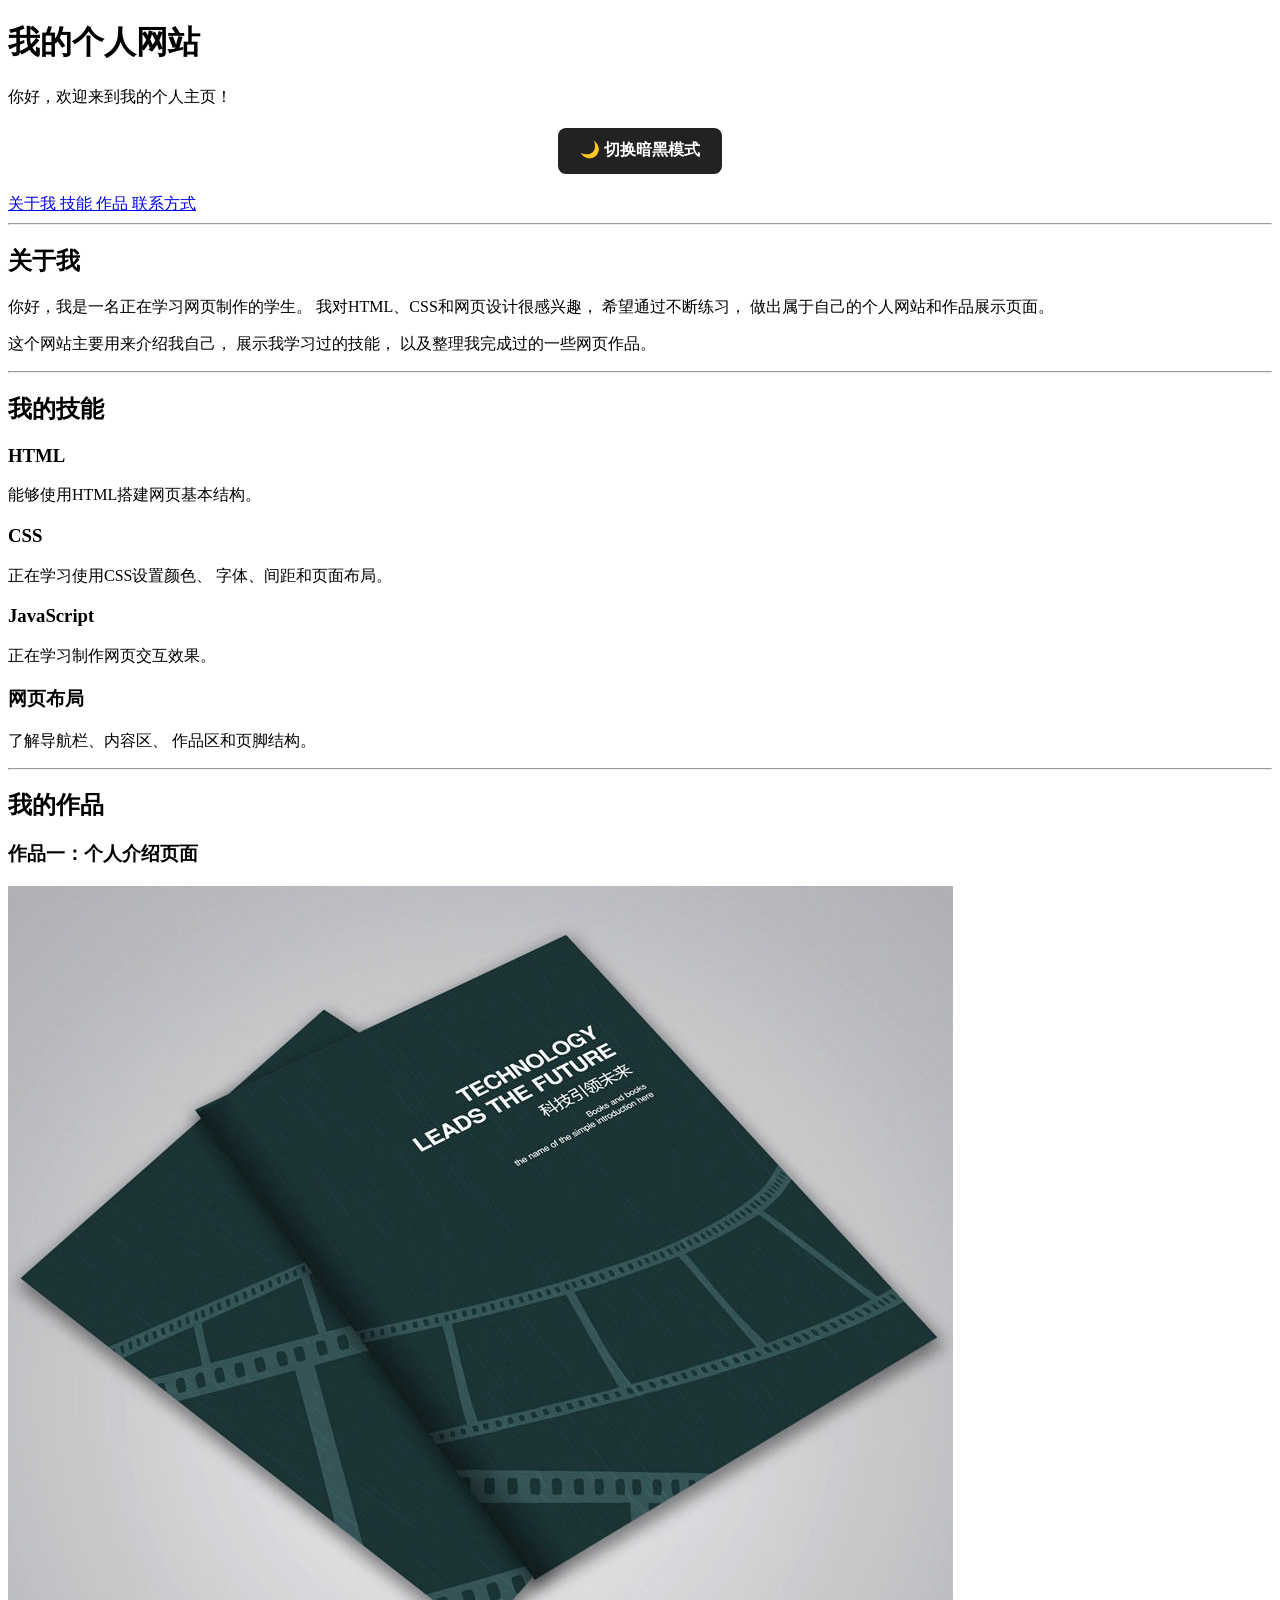
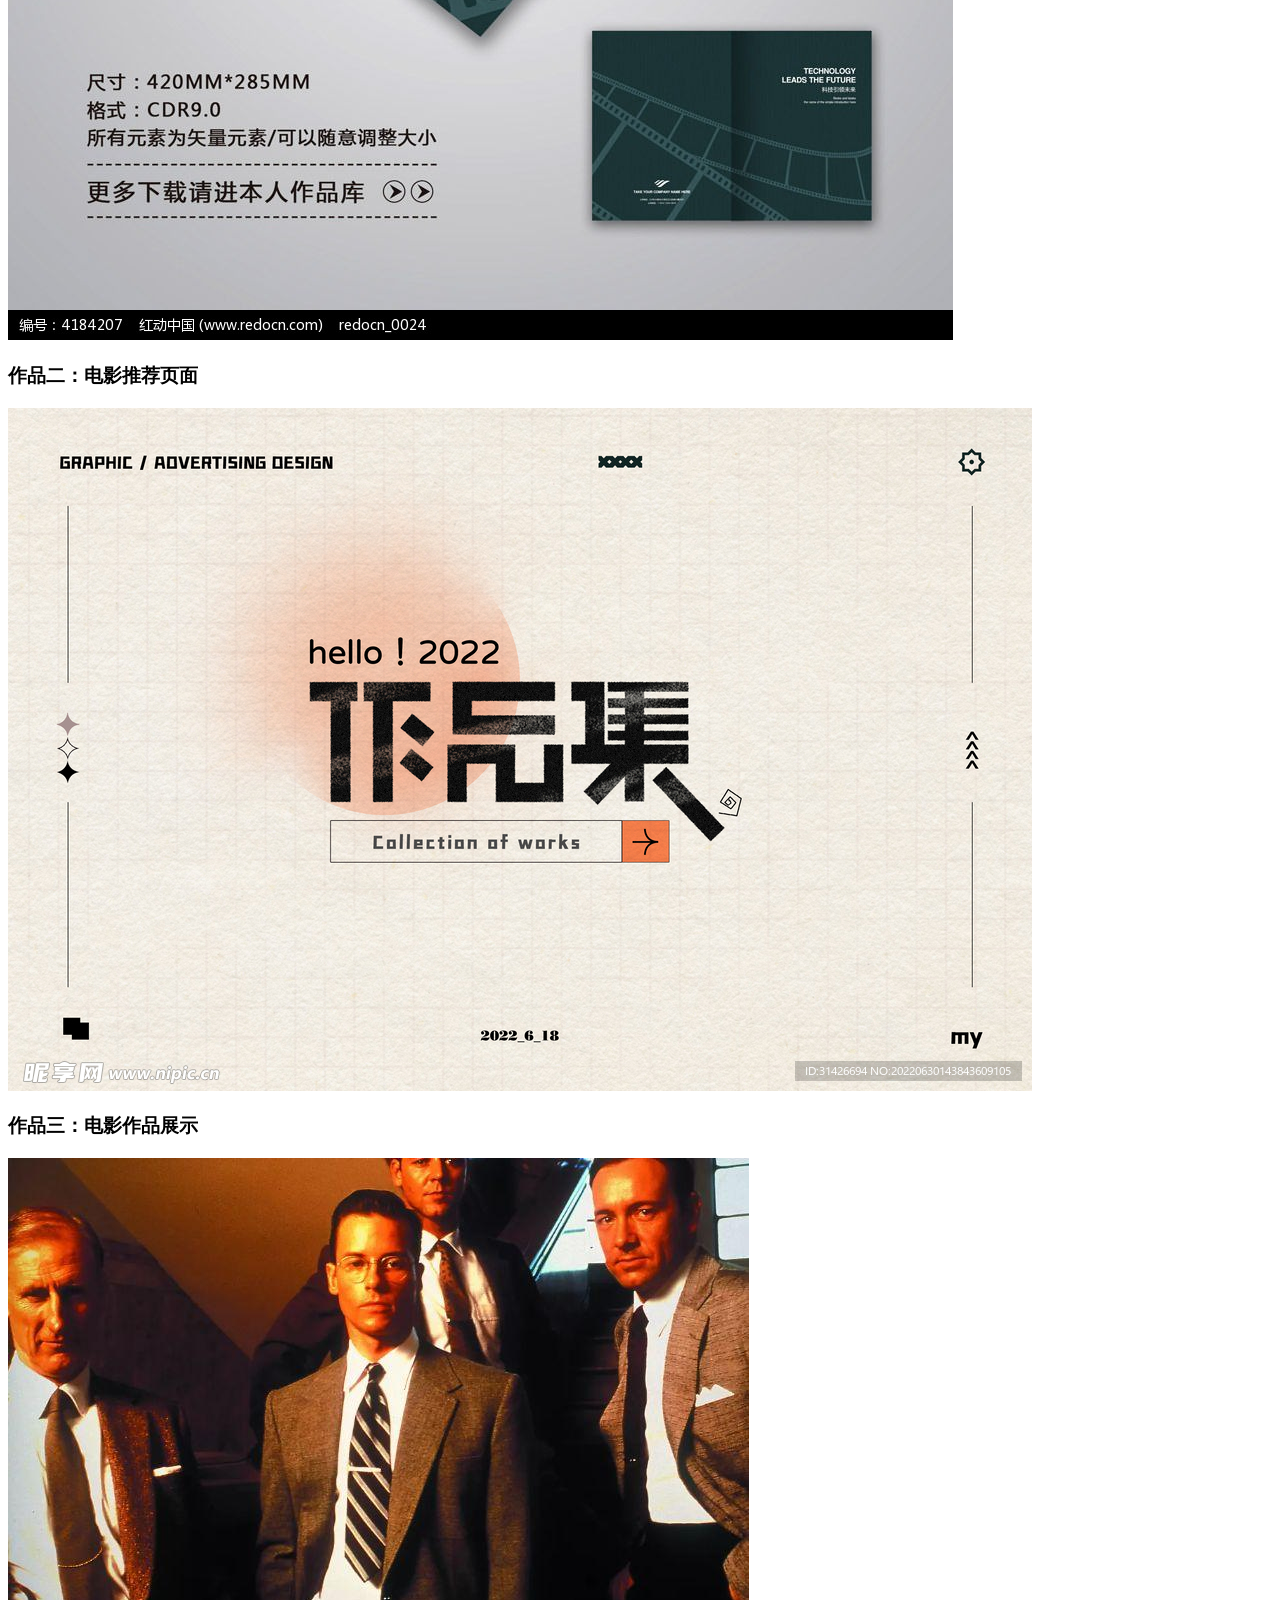
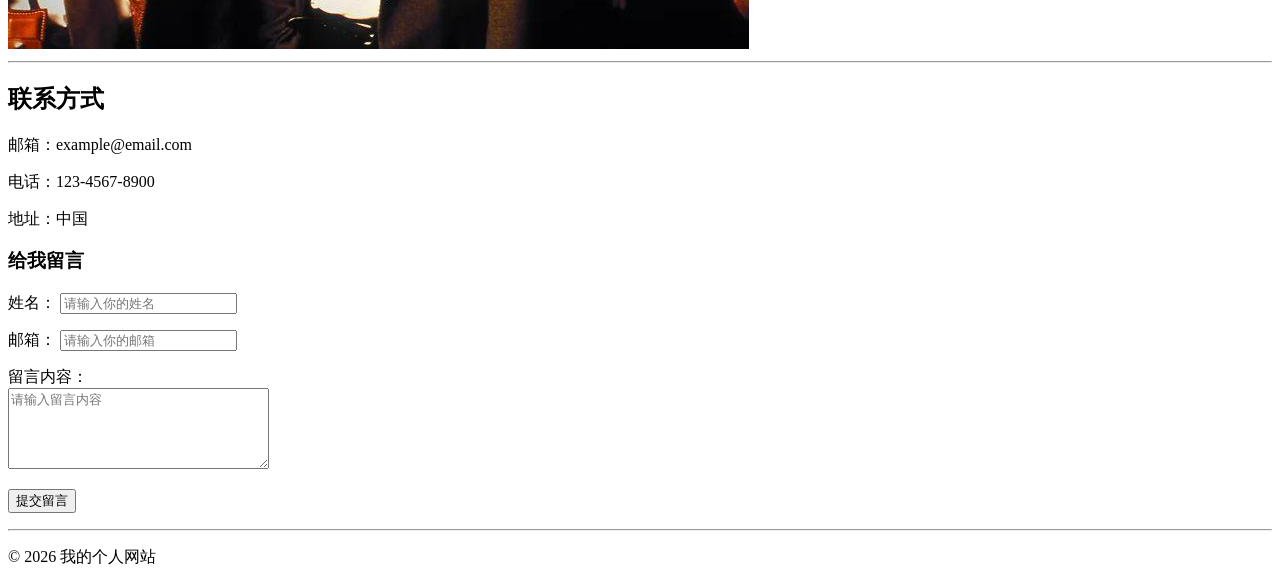
==== index.html @ 7186092c "Add files via upload" ====
<!DOCTYPE html>
<html lang="zh-CN">

<head>

    <!-- 设置网页字符编码 -->
    <meta charset="UTF-8">

    <!-- 设置手机、平板和电脑自适应 -->
    <meta name="viewport" content="width=device-width, initial-scale=1.0">

    <!-- 引入外部CSS文件 -->
    <link rel="stylesheet" href="/mywed/style.css">

    <!-- 浏览器标签页标题 -->
    <title>我的个人网站</title>


    <!-- =========================
         暗黑模式和按钮样式
         ========================= -->

    <style>

        /* 给网页颜色变化添加过渡动画 */
        body {
            transition: background-color 0.3s, color 0.3s;
        }


        /* 两个按钮的外层容器 */
        .top-button-container {
            display: flex;                 /* 开启Flex布局 */
            justify-content: center;       /* 两个按钮水平居中 */
            align-items: center;           /* 两个按钮垂直对齐 */
            gap: 15px;                     /* 设置两个按钮之间的距离 */
            margin: 20px 0;                /* 设置按钮区域上下外边距 */
        }


        /* 统一两个按钮的大小 */
        .top-button-container button {
            height: 46px;                  /* 设置两个按钮相同高度 */
            padding: 0 22px;               /* 设置按钮左右内边距 */
            margin: 0;                     /* 清除按钮原来的外边距 */
            border: none;                  /* 删除按钮边框 */
            border-radius: 8px;            /* 设置按钮圆角 */
            color: white;                  /* 设置按钮文字颜色 */
            font-size: 16px;               /* 设置按钮文字大小 */
            font-weight: bold;             /* 设置按钮文字加粗 */
            cursor: pointer;               /* 鼠标经过时显示小手 */
            transition: 0.3s;              /* 设置按钮颜色变化动画 */
        }


        /* 点击这里按钮 */
        .hello-btn {
            background-color: #1455c7;     /* 设置蓝色背景 */
        }


        /* 鼠标经过点击这里按钮 */
        .hello-btn:hover {
            background-color: #0c3f9d;     /* 背景颜色变成深蓝色 */
        }


        /* 暗黑模式切换按钮 */
        .dark-mode-btn {
            background-color: #222222;     /* 设置深色背景 */
        }


        /* 鼠标经过暗黑模式按钮 */
        .dark-mode-btn:hover {
            background-color: #444444;     /* 背景颜色变成灰色 */
        }


        /* 暗黑模式下的整个网页 */
        body.dark-mode {
            background-color: #121212;    /* 设置网页深色背景 */
            color: #f1f1f1;               /* 设置网页浅色文字 */
        }


        /* 暗黑模式下的整个顶部区域 */
        .dark-mode header {
            background: #121212;           /* 将蓝色头部区域变成黑色 */
            color: #ffffff;                /* 设置头部文字为白色 */
        }


        /* 暗黑模式下的网站主标题 */
        .dark-mode #para1 {
            color: #ffffff;                /* 设置主标题为白色 */
        }


        /* 暗黑模式下的欢迎语 */
        .dark-mode #welcome {
            color: #ffffff;                /* 设置欢迎语为白色 */
        }


        /* 普通模式下的导航栏 */
        .navbar {
            background-color: transparent; /* 删除导航栏整条背景 */
        }


        /* 暗黑模式下的导航栏 */
        .dark-mode .navbar {
            background-color: transparent; /* 导航栏保持透明 */
        }


        /* 暗黑模式下的内容区域 */
        .dark-mode .content-box {
            background-color: #242424;     /* 设置内容区域深灰色背景 */
            color: #f1f1f1;                /* 设置内容文字颜色 */
        }


        /* 暗黑模式下的技能卡片 */
        .dark-mode .skill-card {
            background-color: #242424;     /* 设置技能卡片深灰色背景 */
            color: #f1f1f1;                /* 设置技能卡片文字颜色 */
        }


        /* 暗黑模式下的区域标题 */
        .dark-mode .section-title {
            color: #80bfff;                /* 设置标题为浅蓝色 */
        }


        /* 暗黑模式下的三级标题 */
        .dark-mode h3 {
            color: #f1f1f1;                /* 设置三级标题为浅色 */
        }


        /* 暗黑模式下的分隔线 */
        .dark-mode hr {
            background-color: #777777;     /* 设置分隔线颜色 */
        }


        /* 暗黑模式下的输入框和留言框 */
        .dark-mode input,
        .dark-mode textarea {
            background-color: #333333;     /* 设置输入区域深色背景 */
            color: #ffffff;                /* 设置输入文字为白色 */
            border: 1px solid #777777;     /* 设置灰色边框 */
        }


        /* 暗黑模式下的提示文字 */
        .dark-mode input::placeholder,
        .dark-mode textarea::placeholder {
            color: #bbbbbb;                /* 设置提示文字为浅灰色 */
        }


        /* 手机屏幕样式 */
        @media screen and (max-width: 480px) {

            /* 手机端按钮容器 */
            .top-button-container {
                gap: 10px;                 /* 缩小两个按钮之间的距离 */
                padding: 0 10px;            /* 设置左右内边距 */
            }


            /* 手机端按钮样式 */
            .top-button-container button {
                padding: 0 15px;            /* 缩小按钮左右内边距 */
                font-size: 14px;             /* 缩小按钮文字 */
            }

        }

    </style>

</head>


<body>


<!-- =========================
     网站头部
     ========================= -->

<header>


    <!-- 网站标题 -->
    <h1 id="para1">
        我的个人网站
    </h1>


    <!-- 网站欢迎语 -->
    <!-- 添加id，方便JavaScript修改文字 -->
    <p class="center" id="welcome">
        你好，欢迎来到我的个人主页！
    </p>


    <!-- 两个按钮的外层容器 -->
    <div class="top-button-container">


       


        <!-- 暗黑模式切换按钮 -->
        <!-- 点击后执行changeDarkMode函数 -->
        <button
            class="dark-mode-btn"
            id="darkModeBtn"
            type="button"
            onclick="changeDarkMode()">

            🌙 切换暗黑模式

        </button>


    </div>


    <!-- 导航栏 -->
    <nav class="navbar">


        <!-- 跳转到关于我区域 -->
        <a href="#about">
            关于我
        </a>


        <!-- 跳转到技能区域 -->
        <a href="#skills">
            技能
        </a>


        <!-- 跳转到作品区域 -->
        <a href="#works">
            作品
        </a>


        <!-- 跳转到联系方式区域 -->
        <a href="#contact">
            联系方式
        </a>


    </nav>


</header>


<hr>


<!-- =========================
     关于我
     ========================= -->

<section id="about">


    <!-- 关于我标题 -->
    <h2 class="section-title">
        关于我
    </h2>


    <!-- 关于我内容 -->
    <div class="content-box">


        <p>
            你好，我是一名正在学习网页制作的学生。
            我对HTML、CSS和网页设计很感兴趣，
            希望通过不断练习，
            做出属于自己的个人网站和作品展示页面。
        </p>


        <p>
            这个网站主要用来介绍我自己，
            展示我学习过的技能，
            以及整理我完成过的一些网页作品。
        </p>


    </div>


</section>


<hr>


<!-- =========================
     技能区域
     ========================= -->

<section id="skills">


    <!-- 技能区域标题 -->
    <h2 class="section-title">
        我的技能
    </h2>


    <!-- 技能卡片外层容器 -->
    <div class="skills-container">


        <!-- HTML技能卡片 -->
        <div class="skill-card">

            <h3>
                HTML
            </h3>

            <p>
                能够使用HTML搭建网页基本结构。
            </p>

        </div>


        <!-- CSS技能卡片 -->
        <div class="skill-card">

            <h3>
                CSS
            </h3>

            <p>
                正在学习使用CSS设置颜色、
                字体、间距和页面布局。
            </p>

        </div>


        <!-- JavaScript技能卡片 -->
        <div class="skill-card">

            <h3>
                JavaScript
            </h3>

            <p>
                正在学习制作网页交互效果。
            </p>

        </div>


        <!-- 网页布局技能卡片 -->
        <div class="skill-card">

            <h3>
                网页布局
            </h3>

            <p>
                了解导航栏、内容区、
                作品区和页脚结构。
            </p>

        </div>


    </div>


</section>


<hr>


<!-- =========================
     作品区域
     ========================= -->

<section id="works">


    <!-- 作品区域标题 -->
    <h2 class="section-title">
        我的作品
    </h2>


    <!-- 作品内容区域 -->
    <div class="content-box">


        <!-- 第一个作品 -->
        <article>

            <h3>
                作品一：个人介绍页面
            </h3>

            <img 
    src="./images/ppe.jpg"
    class="work-image"
    alt="个人介绍页面作品图片">

        </article>


        <!-- 第二个作品 -->
        <article>

            <h3>
                作品二：电影推荐页面
            </h3>

            <img 
    src="./images/wwe.jpg"
    class="work-image"
    alt="电影推荐页面作品图片">

        </article>


        <!-- 第三个作品 -->
        <article>

            <h3>
                作品三：电影作品展示
            </h3>

            <img 
    src="./images/op.jpg"
    class="work-image"
    alt="电影作品展示图片">

        </article>


    </div>


</section>


<hr>


<!-- =========================
     联系方式
     ========================= -->

<section id="contact">


    <!-- 联系方式标题 -->
    <h2 class="section-title">
        联系方式
    </h2>


    <!-- 联系方式内容区域 -->
    <div class="content-box">


        <p class="padding">
            邮箱：example@email.com
        </p>


        <p class="padding">
            电话：123-4567-8900
        </p>


        <p class="padding">
            地址：中国
        </p>


        <!-- 留言区域标题 -->
        <h3>
            给我留言
        </h3>


        <!-- 留言表单 -->
        <form action="#" method="post">


            <!-- 姓名输入区域 -->
            <p class="padding">

                <label for="name">
                    姓名：
                </label>

                <input
                    type="text"
                    id="name"
                    name="name"
                    placeholder="请输入你的姓名">

            </p>


            <!-- 邮箱输入区域 -->
            <p class="padding">

                <label for="email">
                    邮箱：
                </label>

                <input
                    type="email"
                    id="email"
                    name="email"
                    placeholder="请输入你的邮箱">

            </p>


            <!-- 留言内容输入区域 -->
            <p class="padding">

                <label for="message">
                    留言内容：
                </label>

                <br>

                <textarea
                    id="message"
                    name="message"
                    rows="5"
                    cols="30"
                    placeholder="请输入留言内容"></textarea>

            </p>


            <!-- 提交留言按钮 -->
            <p>

                <button type="submit">
                    提交留言
                </button>

            </p>


        </form>


    </div>


</section>


<hr>


<!-- =========================
     页脚
     ========================= -->

<footer>


    <!-- 网站版权信息 -->
    <p class="section-title">
        © 2026 我的个人网站
    </p>


</footer>


<!-- =========================
     JavaScript代码
     ========================= -->

<script>


    // 创建点击问候函数
    function sayHello() {


        // 获取欢迎语所在的位置
        let welcomeText =
            document.getElementById("welcome");


        // 修改网页上的欢迎文字
        welcomeText.innerHTML =
            "你好！感谢访问我的个人网站，希望你喜欢我的作品！";


        // 弹出欢迎提示窗口
        alert("欢迎来到我的个人主页！");


    }


    // 创建暗黑模式切换函数
    function changeDarkMode() {


        // 给body添加或者删除dark-mode类
        document.body.classList.toggle("dark-mode");


        // 获取暗黑模式切换按钮
        let darkModeButton =
            document.getElementById("darkModeBtn");


        // 判断网页是否已经进入暗黑模式
        if (document.body.classList.contains("dark-mode")) {


            // 暗黑模式开启后修改按钮文字
            darkModeButton.innerHTML =
                "☀️ 切换亮色模式";


        } else {


            // 亮色模式开启后恢复按钮文字
            darkModeButton.innerHTML =
                "🌙 切换暗黑模式";


        }


    }


</script>



</body>

</html>
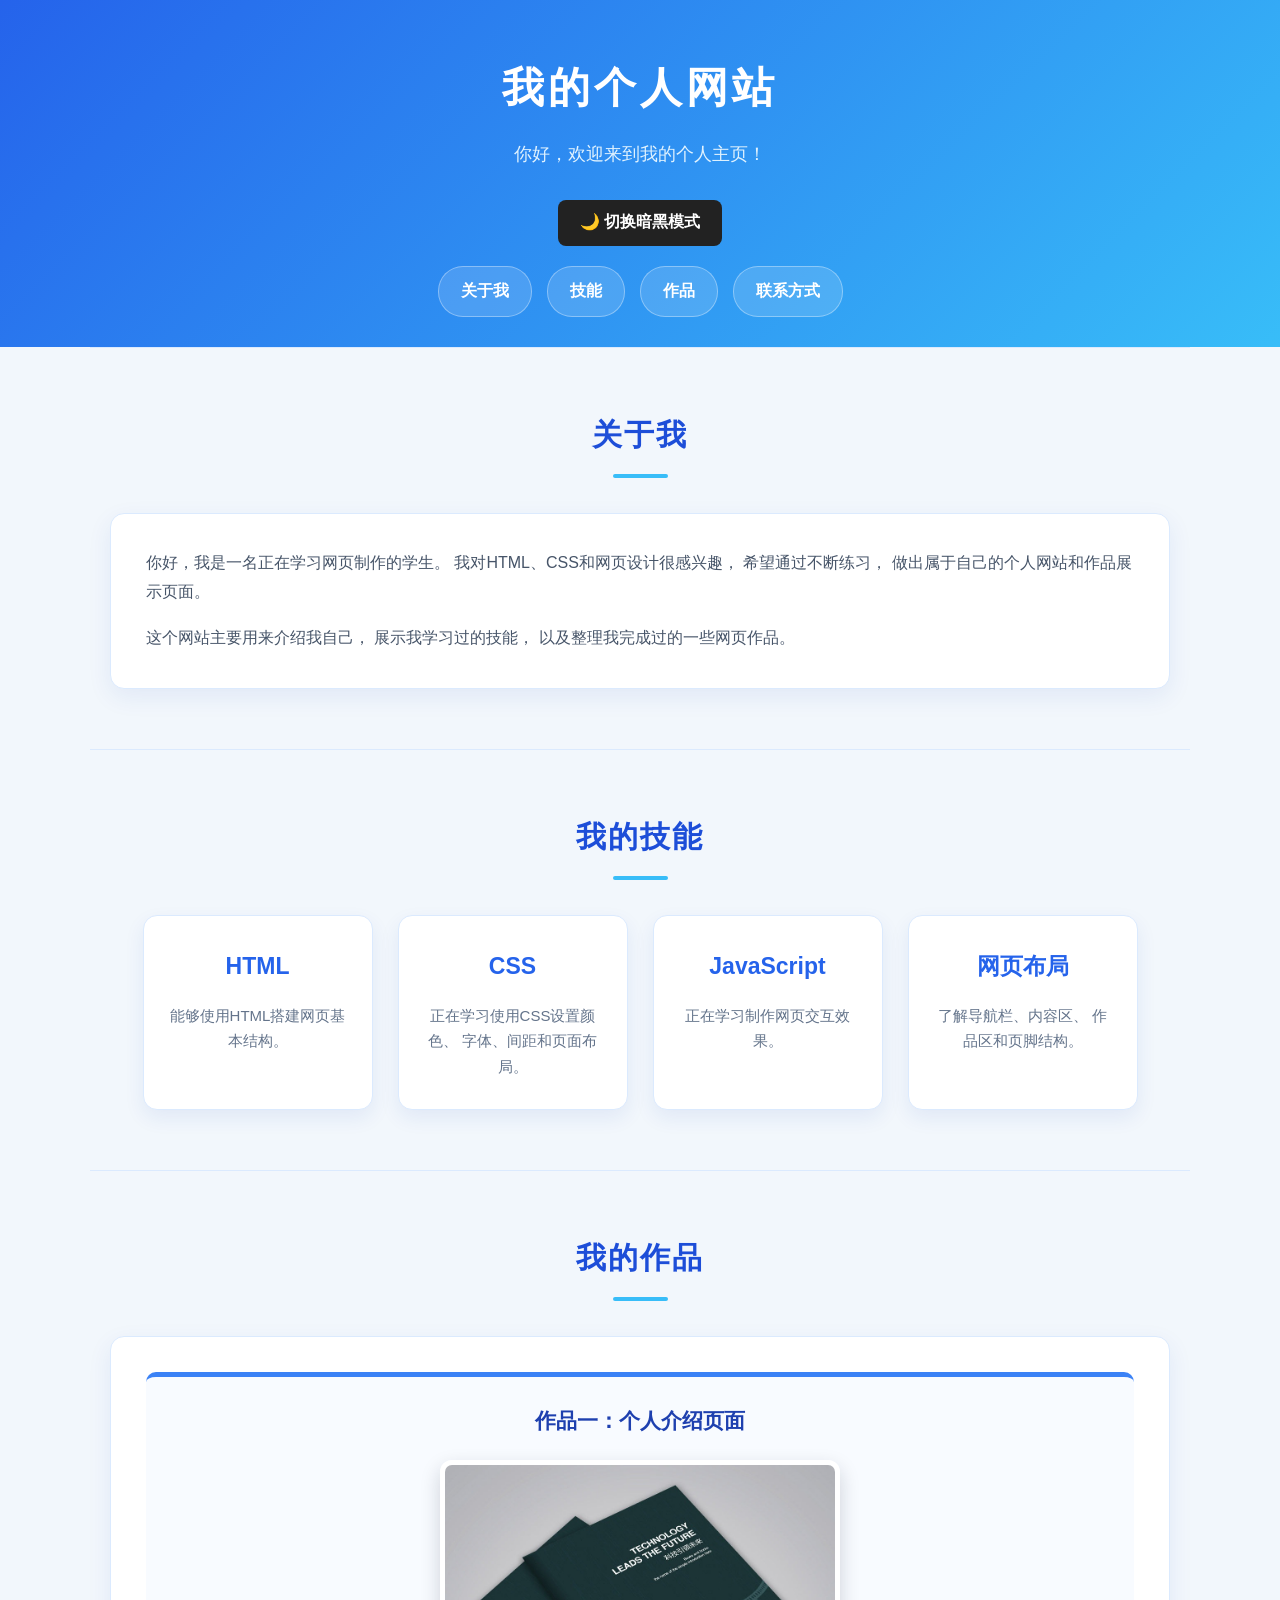
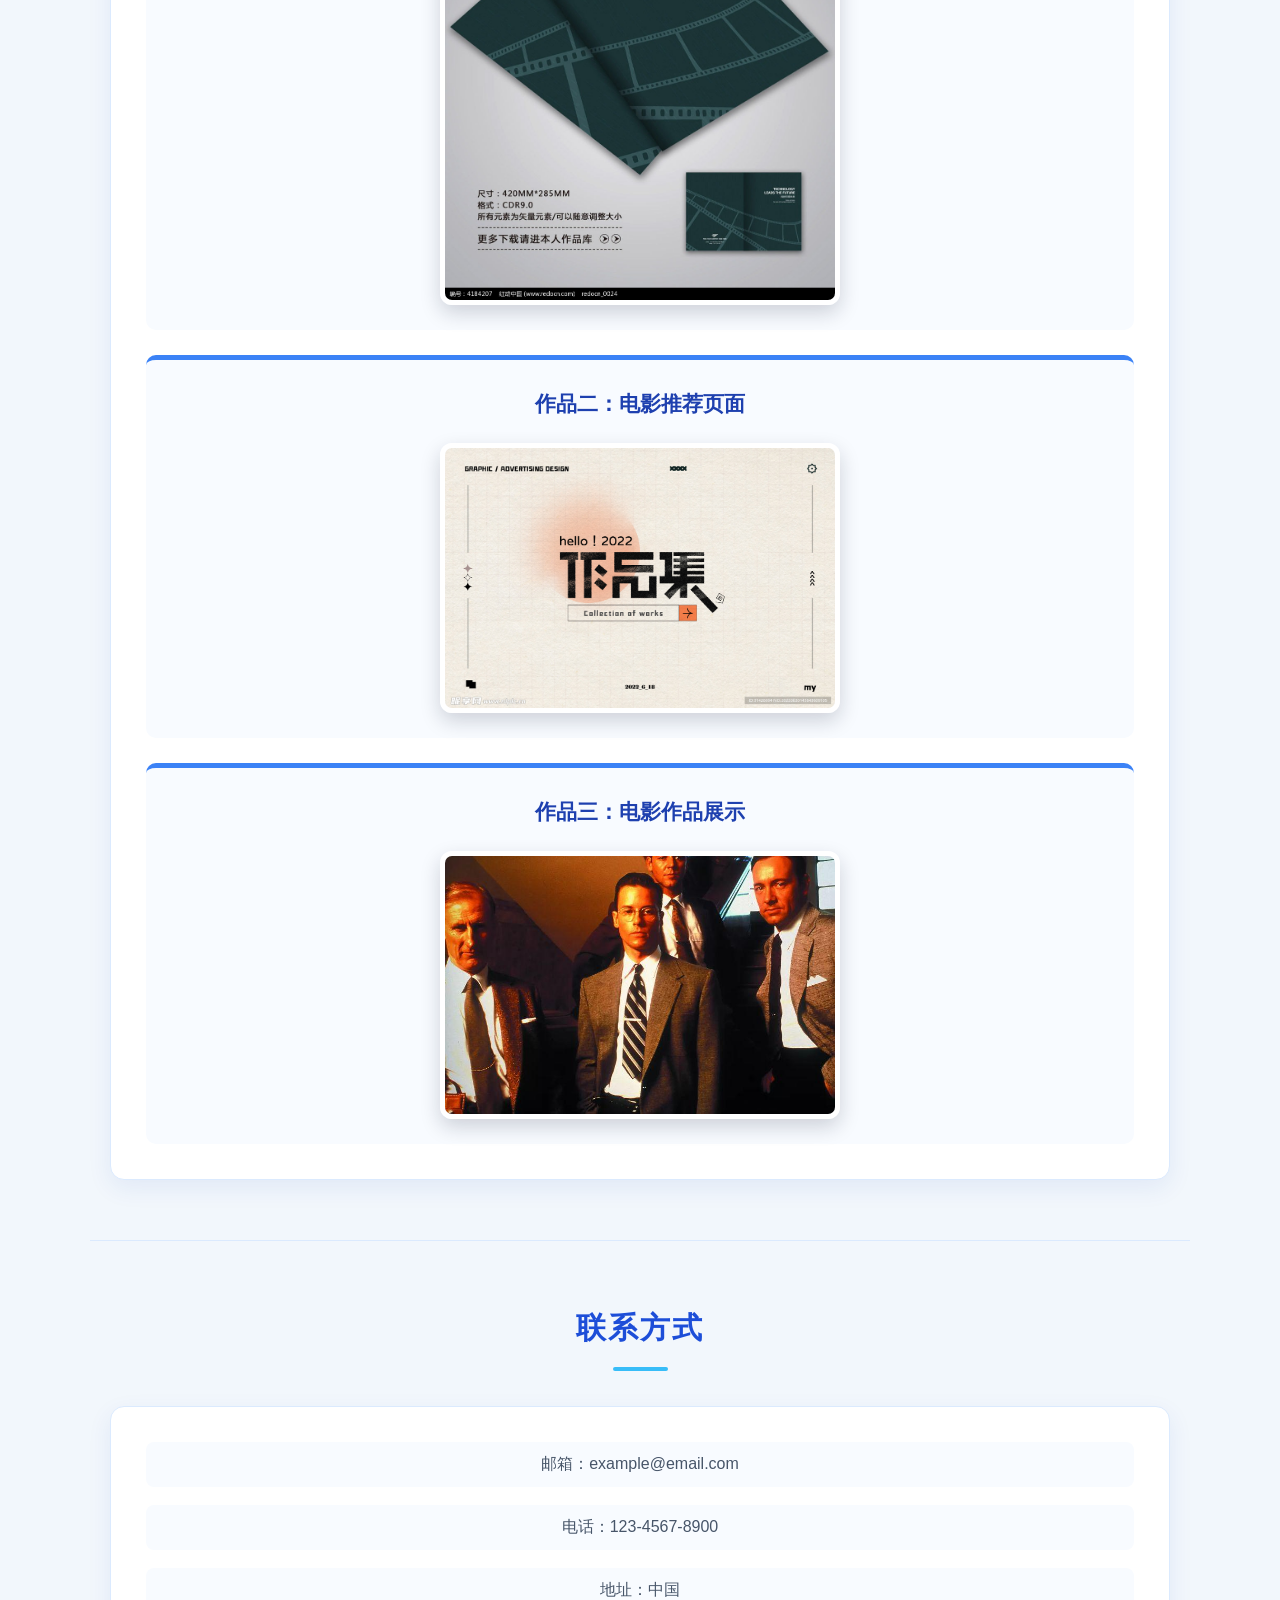
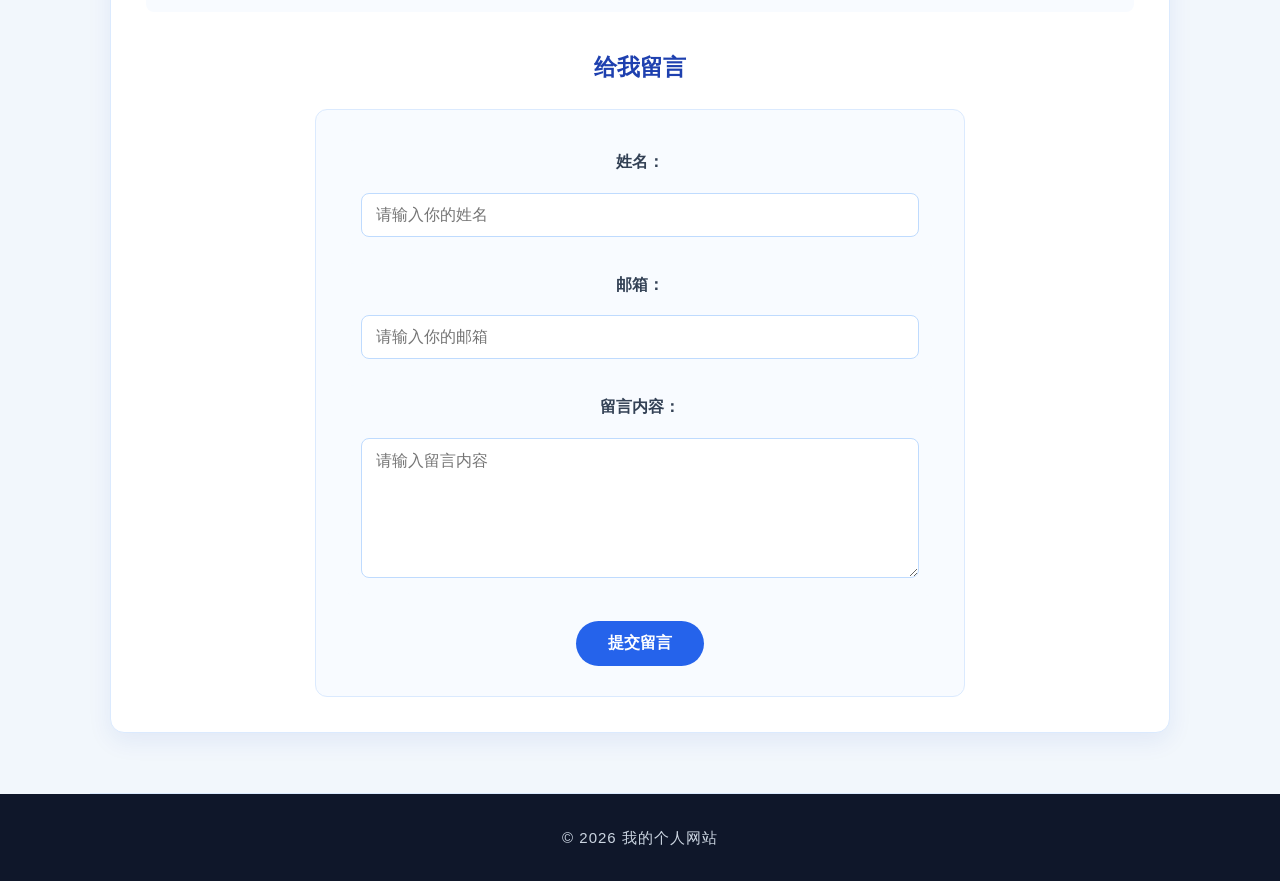
==== commit f59aa940: "Fix stylesheet path for root GitHub Pages site" ====
--- a/index.html
+++ b/index.html
@@ -10,7 +10,7 @@
     <meta name="viewport" content="width=device-width, initial-scale=1.0">
 
     <!-- 引入外部CSS文件 -->
-    <link rel="stylesheet" href="/mywed/style.css">
+    <link rel="stylesheet" href="./style.css">
 
     <!-- 浏览器标签页标题 -->
     <title>我的个人网站</title>
--- a/style.css
+++ b/style.css
@@ -0,0 +1,669 @@
+/* =========================
+   一、全局基础样式
+   ========================= */
+
+/* 设置所有元素的盒子计算方式 */
+* {
+    box-sizing: border-box; /* 宽度和高度包含内边距和边框 */
+}
+
+/* 设置整个网页 */
+html {
+    scroll-behavior: smooth; /* 点击导航链接时平滑滚动 */
+}
+
+/* 设置网页主体 */
+body {
+    margin: 0; /* 清除浏览器默认外边距 */
+    padding: 0; /* 清除浏览器默认内边距 */
+    background-color: #f2f7fc; /* 设置网页浅灰蓝背景 */
+    color: #334155; /* 设置网页默认文字颜色 */
+    font-family: "Microsoft YaHei", "PingFang SC", Arial, sans-serif; /* 设置网页字体 */
+    font-size: 16px; /* 设置默认文字大小 */
+    line-height: 1.8; /* 设置文字行高 */
+}
+
+
+/* =========================
+   二、网站头部样式
+   ========================= */
+
+/* 设置网站头部 */
+header {
+    padding: 50px 20px 30px; /* 设置头部上、左右、下内边距 */
+    background: linear-gradient(135deg, #2563eb, #38bdf8); /* 设置蓝色渐变背景 */
+    color: white; /* 设置头部文字颜色 */
+    text-align: center; /* 让头部文字水平居中 */
+}
+
+/* 设置网站主标题 */
+#para1 {
+    margin: 0 0 12px; /* 设置标题下方间距 */
+    color: white; /* 设置标题为白色 */
+    font-size: 42px; /* 设置标题字号 */
+    font-weight: bold; /* 设置标题加粗 */
+    letter-spacing: 4px; /* 设置文字之间的距离 */
+}
+
+/* 设置欢迎语 */
+.center {
+    margin: 0 0 30px; /* 设置欢迎语下方间距 */
+    text-align: center; /* 设置文字居中 */
+    font-size: 18px; /* 设置欢迎语字号 */
+    color: #e0f2fe; /* 设置欢迎语浅蓝白色 */
+}
+
+
+/* =========================
+   三、导航栏样式
+   ========================= */
+
+/* 设置导航栏 */
+.navbar {
+    display: flex; /* 开启Flex布局 */
+    justify-content: center; /* 导航链接水平居中 */
+    align-items: center; /* 导航链接垂直居中 */
+    gap: 15px; /* 设置导航链接之间的距离 */
+    flex-wrap: wrap; /* 屏幕较小时允许换行 */
+}
+
+/* 设置导航栏中的链接 */
+.navbar a {
+    display: inline-block; /* 让链接可以设置宽高和内边距 */
+    padding: 10px 22px; /* 设置导航链接内边距 */
+    color: white; /* 设置链接文字颜色 */
+    background-color: rgba(255, 255, 255, 0.14); /* 设置半透明背景 */
+    border: 1px solid rgba(255, 255, 255, 0.35); /* 设置浅色边框 */
+    border-radius: 25px; /* 设置胶囊形圆角 */
+    text-decoration: none; /* 去掉链接下划线 */
+    font-size: 16px; /* 设置链接字号 */
+    font-weight: bold; /* 设置链接文字加粗 */
+    transition: all 0.3s ease; /* 设置鼠标悬停过渡效果 */
+}
+
+/* 设置导航链接鼠标悬停效果 */
+.navbar a:hover {
+    color: #2563eb; /* 鼠标经过时文字变蓝 */
+    background-color: white; /* 鼠标经过时背景变白 */
+    transform: translateY(-3px); /* 鼠标经过时链接向上移动 */
+    box-shadow: 0 6px 15px rgba(15, 23, 42, 0.2); /* 添加阴影 */
+}
+
+
+/* =========================
+   四、分隔线样式
+   ========================= */
+
+/* 设置分隔线 */
+hr {
+    width: 90%; /* 设置分隔线宽度 */
+    max-width: 1100px; /* 设置分隔线最大宽度 */
+    height: 1px; /* 设置分隔线高度 */
+    margin: 0 auto; /* 让分隔线水平居中 */
+    border: none; /* 去掉默认边框 */
+    background-color: #dbeafe; /* 设置分隔线浅蓝色 */
+}
+
+
+/* =========================
+   五、所有内容区域样式
+   ========================= */
+
+/* 设置所有section区域 */
+section {
+    width: 90%; /* 设置区域宽度 */
+    max-width: 1100px; /* 设置区域最大宽度 */
+    margin: 0 auto; /* 让区域水平居中 */
+    padding: 60px 20px; /* 设置区域上下和左右内边距 */
+}
+
+/* 设置各个区域标题 */
+.section-title {
+    position: relative; /* 为标题装饰线提供定位参考 */
+    margin: 0 0 35px; /* 设置标题下方间距 */
+    color: #1d4ed8; /* 设置标题蓝色 */
+    text-align: center; /* 设置标题居中 */
+    font-size: 30px; /* 设置标题字号 */
+    font-weight: bold; /* 设置标题加粗 */
+    letter-spacing: 2px; /* 设置标题文字间距 */
+}
+
+/* 在标题下方添加短横线 */
+.section-title::after {
+    content: ""; /* 创建一个空的装饰元素 */
+    display: block; /* 设置为块级元素 */
+    width: 55px; /* 设置装饰线宽度 */
+    height: 4px; /* 设置装饰线高度 */
+    margin: 12px auto 0; /* 设置装饰线与标题的距离并居中 */
+    background-color: #38bdf8; /* 设置装饰线颜色 */
+    border-radius: 10px; /* 设置装饰线圆角 */
+}
+
+
+/* =========================
+   六、通用内容卡片样式
+   ========================= */
+
+/* 设置内容容器 */
+.content-box {
+    padding: 35px; /* 设置内容卡片内边距 */
+    background-color: white; /* 设置内容卡片背景为白色 */
+    border: 1px solid #dbeafe; /* 设置浅蓝色边框 */
+    border-radius: 14px; /* 设置卡片圆角 */
+    box-shadow: 0 8px 25px rgba(30, 64, 175, 0.08); /* 设置卡片阴影 */
+}
+
+/* 设置内容卡片中的段落 */
+.content-box p {
+    margin: 0 0 18px; /* 设置段落下方间距 */
+    color: #475569; /* 设置段落文字颜色 */
+    font-size: 16px; /* 设置段落字号 */
+}
+
+/* 设置最后一个段落 */
+.content-box p:last-child {
+    margin-bottom: 0; /* 去掉最后一个段落下方间距 */
+}
+
+
+/* =========================
+   七、技能卡片区域样式
+   ========================= */
+
+/* 设置技能卡片父容器 */
+.skills-container {
+    display: flex; /* 开启Flex布局 */
+    justify-content: center; /* 技能卡片水平居中 */
+    align-items: stretch; /* 让技能卡片高度尽量一致 */
+    gap: 25px; /* 设置技能卡片之间的距离 */
+    flex-wrap: wrap; /* 屏幕较小时允许换行 */
+}
+
+/* 设置每张技能卡片 */
+.skill-card {
+    width: 230px; /* 设置技能卡片宽度 */
+    min-height: 190px; /* 设置技能卡片最小高度 */
+    padding: 30px 22px; /* 设置技能卡片内边距 */
+    background-color: white; /* 设置技能卡片背景为白色 */
+    border: 1px solid #dbeafe; /* 设置技能卡片边框 */
+    border-radius: 14px; /* 设置技能卡片圆角 */
+    text-align: center; /* 设置技能卡片文字居中 */
+    box-shadow: 0 8px 20px rgba(30, 64, 175, 0.08); /* 设置技能卡片阴影 */
+    transition: all 0.3s ease; /* 设置鼠标悬停过渡效果 */
+}
+
+/* 设置技能卡片鼠标悬停效果 */
+.skill-card:hover {
+    transform: translateY(-8px); /* 鼠标经过时卡片向上移动 */
+    border-color: #60a5fa; /* 鼠标经过时边框变亮 */
+    box-shadow: 0 15px 30px rgba(30, 64, 175, 0.16); /* 鼠标经过时加深阴影 */
+}
+
+/* 设置技能卡片标题 */
+.skill-card h3 {
+    margin: 0 0 15px; /* 设置技能标题下方间距 */
+    color: #2563eb; /* 设置技能标题颜色 */
+    font-size: 23px; /* 设置技能标题字号 */
+}
+
+/* 设置技能卡片说明文字 */
+.skill-card p {
+    margin: 0; /* 清除段落默认外边距 */
+    color: #64748b; /* 设置说明文字颜色 */
+    font-size: 15px; /* 设置说明文字字号 */
+    line-height: 1.7; /* 设置说明文字行高 */
+}
+
+
+/* =========================
+   八、作品区域样式
+   ========================= */
+
+/* 设置每一个作品文章 */
+#works article {
+    margin-bottom: 25px; /* 设置作品之间的距离 */
+    padding: 25px; /* 设置作品内容内边距 */
+    background-color: #f8fbff; /* 设置作品浅色背景 */
+    border-top: 5px solid #3b82f6; /* 设置作品上侧蓝色边框 */
+    border-radius: 10px; /* 设置作品圆角 */
+}
+
+/* 设置最后一个作品 */
+#works article:last-child {
+    margin-bottom: 0; /* 去掉最后一个作品下方间距 */
+}
+
+/* 设置作品标题 */
+#works article h3 {
+    margin: 0 0 12px; /* 设置作品标题下方间距 */
+    color: #1e40af; /* 设置作品标题颜色 */
+    font-size: 21px; /* 设置作品标题字号 */
+    text-align: center; /* 设置作品标题文字居中 */
+}
+
+/* 设置作品图片 */
+.work-image {
+    display: block; /* 将图片设置为块级元素 */
+    width: 100%; /* 图片宽度占满父容器 */
+    max-width: 400px; /* 设置图片最大宽度 */    
+    height: auto; /* 保持图片原始比例 */
+    margin: 20px auto 0;/* 设置图片顶部间距并左对齐 */
+    border: 5px solid white; /* 设置图片白色边框 */
+    border-radius: 12px; /* 设置图片圆角 */
+    box-shadow: 0 8px 20px rgba(15, 23, 42, 0.18); /* 设置图片阴影 */
+}
+
+
+/* =========================
+   九、联系方式区域样式
+   ========================= */
+
+/* 设置带padding类名的段落 */
+p.padding {
+    padding: 8px 15px; /* 设置段落内边距 */
+    background-color: #f8fbff; /* 设置浅蓝白背景 */
+    border-radius: 8px; /* 设置段落圆角 */
+    text-align: center;
+}
+
+/* 设置联系方式中的三级标题 */
+#contact h3 {
+    margin: 35px 0 20px; /* 设置留言标题上下间距 */
+    color: #1e40af; /* 设置留言标题颜色 */
+    font-size: 23px; /* 设置留言标题字号 */
+    text-align: center; /* 设置留言标题居中 */
+}
+
+
+/* =========================
+   十、表单样式
+   ========================= */
+
+/* 设置表单 */
+form {
+    max-width: 650px; /* 设置表单最大宽度 */
+    margin: 0 auto; /* 让表单水平居中 */
+    padding: 30px; /* 设置表单内边距 */
+    background-color: #f8fbff; /* 设置表单浅色背景 */
+    border: 1px solid #dbeafe; /* 设置表单边框 */
+    border-radius: 12px; /* 设置表单圆角 */
+}
+
+/* 设置表单标签 */
+label {
+    display: inline-block; /* 让标签可以设置间距 */
+    margin-bottom: 8px; /* 设置标签下方间距 */
+    color: #334155; /* 设置标签文字颜色 */
+    font-weight: bold; /* 设置标签文字加粗 */
+}
+
+/* 设置输入框和留言框 */
+input,
+textarea {
+    width: 100%; /* 输入框宽度占满父容器 */
+    margin-top: 8px; /* 设置输入框顶部间距 */
+    padding: 12px 14px; /* 设置输入框内边距 */
+    color: #334155; /* 设置输入文字颜色 */
+    background-color: white; /* 设置输入框背景 */
+    border: 1px solid #bfdbfe; /* 设置输入框边框 */
+    border-radius: 8px; /* 设置输入框圆角 */
+    font-family: inherit; /* 继承网页字体 */
+    font-size: 16px; /* 设置输入文字字号 */
+    outline: none; /* 去掉点击后的默认外框 */
+    transition: all 0.3s ease; /* 设置点击过渡效果 */
+}
+
+/* 设置留言框 */
+textarea {
+    min-height: 140px; /* 设置留言框最小高度 */
+    resize: vertical; /* 只允许上下调整留言框大小 */
+}
+
+/* 设置输入框获得焦点时的效果 */
+input:focus,
+textarea:focus {
+    border-color: #3b82f6; /* 点击时边框变蓝 */
+    box-shadow: 0 0 0 4px rgba(59, 130, 246, 0.12); /* 添加浅蓝色外发光 */
+}
+
+/* 设置提交按钮所在段落 */
+form p:last-child {
+    margin: 25px 0 0; /* 设置按钮顶部间距 */
+    text-align: center; /* 设置按钮居中 */
+}
+
+/* 设置提交按钮 */
+button {
+    padding: 12px 32px; /* 设置按钮内边距 */
+    color: white; /* 设置按钮文字颜色 */
+    background-color: #2563eb; /* 设置按钮背景颜色 */
+    border: none; /* 去掉按钮默认边框 */
+    border-radius: 25px; /* 设置按钮胶囊形圆角 */
+    font-family: inherit; /* 继承网页字体 */
+    font-size: 16px; /* 设置按钮字号 */
+    font-weight: bold; /* 设置按钮文字加粗 */
+    cursor: pointer; /* 鼠标经过时显示手形 */
+    transition: all 0.3s ease; /* 设置鼠标悬停过渡效果 */
+}
+
+/* 设置按钮鼠标悬停效果 */
+button:hover {
+    background-color: #1d4ed8; /* 鼠标经过时背景变深蓝 */
+    transform: translateY(-2px); /* 鼠标经过时按钮向上移动 */
+    box-shadow: 0 8px 18px rgba(37, 99, 235, 0.3); /* 添加按钮阴影 */
+}
+
+
+/* =========================
+   十一、页脚样式
+   ========================= */
+
+/* 设置网站页脚 */
+footer {
+    padding: 30px 20px; /* 设置页脚内边距 */
+    background-color: #0f172a; /* 设置页脚深蓝黑色背景 */
+    text-align: center; /* 设置页脚文字居中 */
+}
+
+/* 设置页脚中的文字 */
+footer .section-title {
+    margin: 0; /* 清除页脚文字默认外边距 */
+    color: #cbd5e1; /* 设置页脚文字颜色 */
+    font-size: 15px; /* 设置页脚文字字号 */
+    font-weight: normal; /* 取消页脚文字加粗 */
+    letter-spacing: 1px; /* 设置页脚文字间距 */
+}
+
+/* 点击问候按钮 */
+.hello-btn {
+
+
+    padding:12px 30px; /* 设置按钮大小 */
+
+
+    margin-top:10px; /* 设置按钮上方距离 */
+
+
+    margin-bottom:-5px; /* 减少按钮和导航栏距离 */
+
+
+    color:white; /* 设置文字颜色 */
+
+
+    background-color:#174bbb; /* 设置按钮背景颜色 */
+
+
+    border:none; /* 去掉按钮边框 */
+
+
+    border-radius:25px; /* 设置圆角 */
+
+
+    font-size:16px; /* 设置文字大小 */
+
+
+    cursor:pointer; /* 鼠标变手型 */
+
+
+    transform:translateY(-20px); /* 整个按钮向上移动20px */
+
+
+    transition:0.3s; /* 添加动画 */
+
+}
+
+/* 鼠标经过按钮 */
+.hello-btn:hover {
+
+    background-color:#2a4ebb; /* 改变按钮颜色 */
+
+    transform:translateY(-5px); /* 向上移动 */
+
+}
+
+/* 去掉页脚文字下方的装饰线 */
+footer .section-title::after {
+    display: none; /* 隐藏装饰线 */
+}
+
+
+/* =========================
+   暗黑模式按钮
+   ========================= */
+
+
+.dark-btn{
+
+
+    padding:12px 30px; /* 设置按钮大小 */
+
+
+    margin-left:15px; /* 和问候按钮保持距离 */
+
+
+    color:white; /* 设置文字颜色 */
+
+
+    background-color:#0f172a; /* 深色背景 */
+
+
+    border:none; /* 去掉边框 */
+
+
+    border-radius:25px; /* 设置圆角 */
+
+
+    font-size:16px; /* 设置字体大小 */
+
+
+    cursor:pointer; /* 鼠标变手型 */
+
+
+    transition:0.3s; /* 添加动画 */
+
+}
+
+
+
+.dark-btn:hover{
+
+
+    background-color:#334155; /* 鼠标经过颜色 */
+
+
+    transform:translateY(-3px); /* 向上移动 */
+
+
+}
+
+
+/* =========================
+   暗黑模式切换按钮
+   ========================= */
+
+.dark-mode-btn {
+    background-color: #222;       /* 设置按钮背景颜色 */
+    color: white;                 /* 设置按钮文字颜色 */
+    border: none;                 /* 删除按钮边框 */
+    padding: 10px 18px;           /* 设置按钮内部间距 */
+    margin: 10px;                 /* 设置按钮外部间距 */
+    border-radius: 6px;            /* 设置按钮圆角 */
+    font-size: 16px;              /* 设置按钮文字大小 */
+    cursor: pointer;              /* 鼠标经过时显示小手 */
+    transition: 0.3s;             /* 设置颜色变化动画 */
+}
+
+.dark-mode-btn:hover {
+    background-color: #555;       /* 鼠标经过时改变背景颜色 */
+}
+
+
+/* 给整个网页添加颜色切换动画 */
+body {
+    transition: 0.3s;             /* 设置背景和文字颜色的渐变效果 */
+}
+
+
+/* 网页开启暗黑模式后的样式 */
+body.dark-mode {
+    background-color: #121212;    /* 设置网页深色背景 */
+    color: #f1f1f1;               /* 设置网页浅色文字 */
+}
+
+
+/* 暗黑模式下的导航栏 */
+.dark-mode .navbar {
+    background-color: transparent; /* 导航栏背景改为透明 */
+}
+
+
+/* 暗黑模式下的内容区域 */
+.dark-mode .content-box {
+    background-color: #242424;    /* 设置内容区域深灰色背景 */
+    color: #f1f1f1;               /* 设置内容区域浅色文字 */
+}
+
+
+/* 暗黑模式下的技能卡片 */
+.dark-mode .skill-card {
+    background-color: #242424;    /* 设置技能卡片深灰色背景 */
+    color: #f1f1f1;               /* 设置技能卡片浅色文字 */
+}
+
+
+/* 暗黑模式下的标题 */
+.dark-mode .section-title {
+    color: #80bfff;               /* 设置标题为浅蓝色 */
+}
+
+
+/* 暗黑模式下的分隔线 */
+.dark-mode hr {
+    background-color: #777777;    /* 设置分隔线颜色 */
+}
+
+
+/* 暗黑模式下的输入框 */
+.dark-mode input,
+.dark-mode textarea {
+    background-color: #333333;    /* 设置输入框深色背景 */
+    color: #ffffff;               /* 设置输入文字颜色 */
+    border: 1px solid #777777;     /* 设置输入框边框 */
+}
+
+
+/* 暗黑模式下输入框的提示文字 */
+.dark-mode input::placeholder,
+.dark-mode textarea::placeholder {
+    color: #bbbbbb;               /* 设置提示文字颜色 */
+}
+
+
+
+
+
+
+
+
+
+
+
+
+
+
+
+
+
+
+/* =========================
+   十二、手机端适配
+   ========================= */
+
+/* 当屏幕宽度小于或等于768px时生效 */
+@media screen and (max-width: 768px) {
+
+    /* 调整网站头部 */
+    header {
+        padding: 40px 15px 25px; /* 减少手机端头部内边距 */
+    }
+
+    /* 调整网站主标题 */
+    #para1 {
+        font-size: 32px; /* 减小手机端标题字号 */
+        letter-spacing: 2px; /* 减小手机端文字间距 */
+    }
+
+    /* 调整欢迎语 */
+    .center {
+        font-size: 16px; /* 减小手机端欢迎语字号 */
+    }
+
+    /* 调整导航栏 */
+    .navbar {
+        gap: 10px; /* 减小手机端导航链接间距 */
+    }
+
+    /* 调整导航链接 */
+    .navbar a {
+        padding: 9px 16px; /* 减小手机端导航链接内边距 */
+        font-size: 14px; /* 减小手机端导航字号 */
+    }
+
+    /* 调整内容区域 */
+    section {
+        width: 94%; /* 增加手机端内容可用宽度 */
+        padding: 45px 10px; /* 减少手机端区域内边距 */
+    }
+
+    /* 调整区域标题 */
+    .section-title {
+        font-size: 26px; /* 减小手机端区域标题字号 */
+    }
+
+    /* 调整内容卡片 */
+    .content-box {
+        padding: 22px; /* 减少手机端卡片内边距 */
+    }
+
+    /* 调整技能卡片 */
+    .skill-card {
+        width: 100%; /* 手机端技能卡片占满一行 */
+        max-width: 400px; /* 设置技能卡片最大宽度 */
+    }
+
+    /* 调整表单 */
+    form {
+        padding: 20px; /* 减少手机端表单内边距 */
+    }
+}
+
+
+/* 当屏幕宽度小于或等于480px时生效 */
+@media screen and (max-width: 480px) {
+
+    /* 调整主标题 */
+    #para1 {
+        font-size: 27px; /* 进一步减小标题字号 */
+    }
+
+    /* 调整导航链接 */
+    .navbar a {
+        width: 46%; /* 每行显示两个导航链接 */
+        text-align: center; /* 让导航文字居中 */
+    }
+
+    /* 调整内容区域 */
+    section {
+        padding: 38px 5px; /* 进一步减小区域左右间距 */
+    }
+
+    /* 调整内容卡片 */
+    .content-box {
+        padding: 18px; /* 进一步减少卡片内边距 */
+    }
+
+    /* 调整作品文章 */
+    #works article {
+        padding: 18px; /* 减少作品卡片内边距 */
+    }
+}
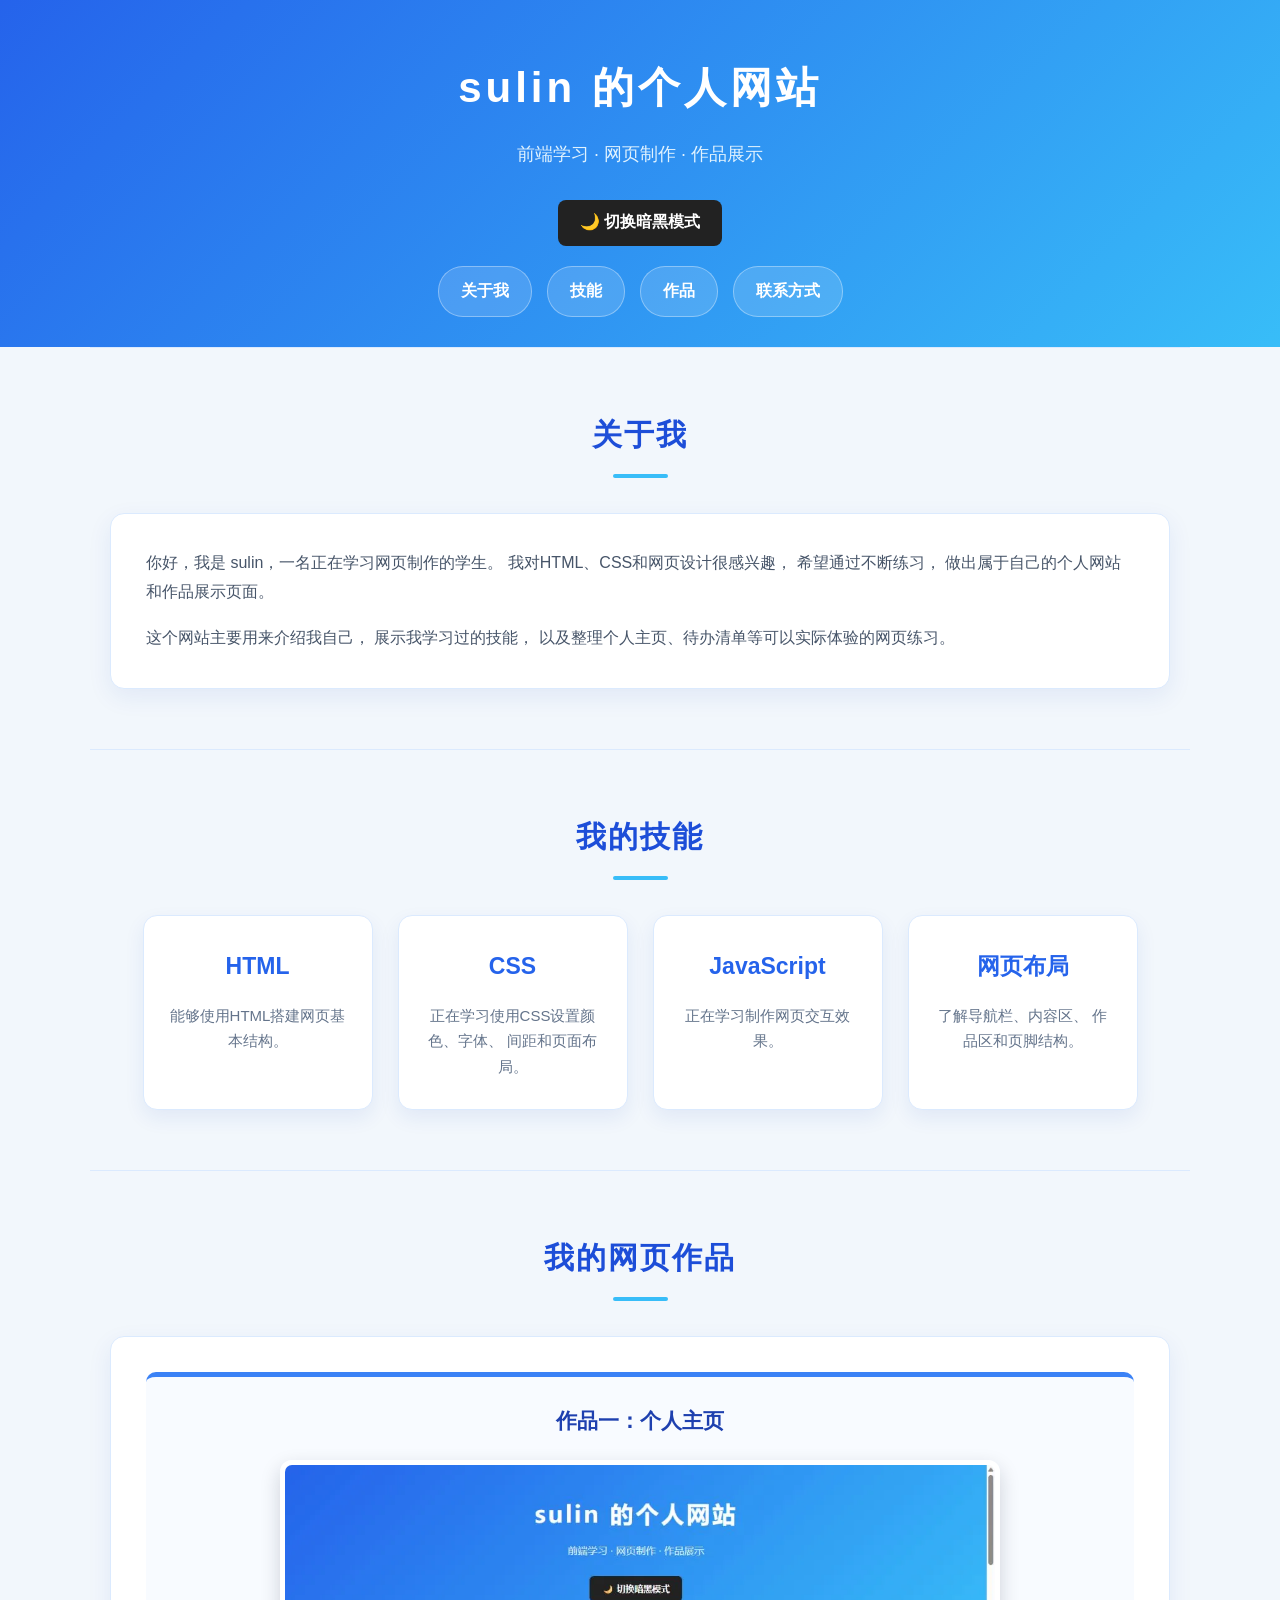
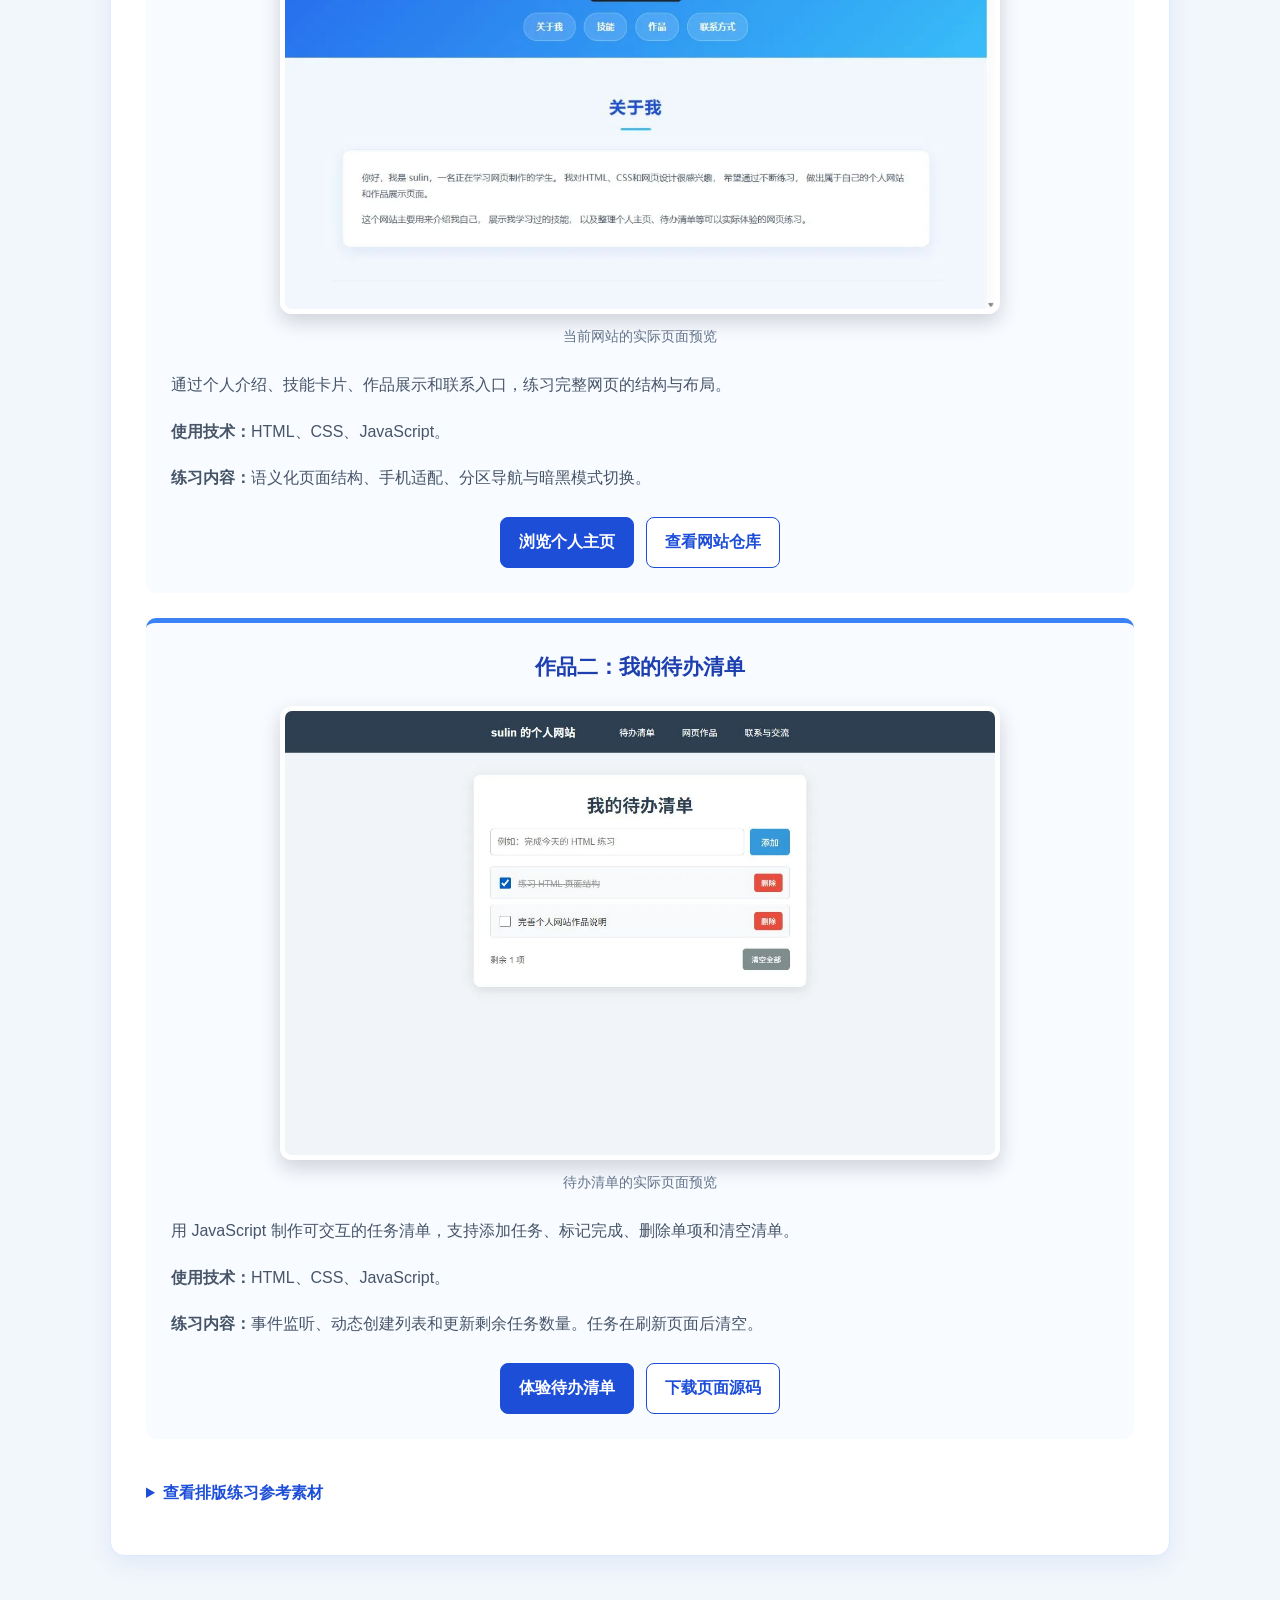
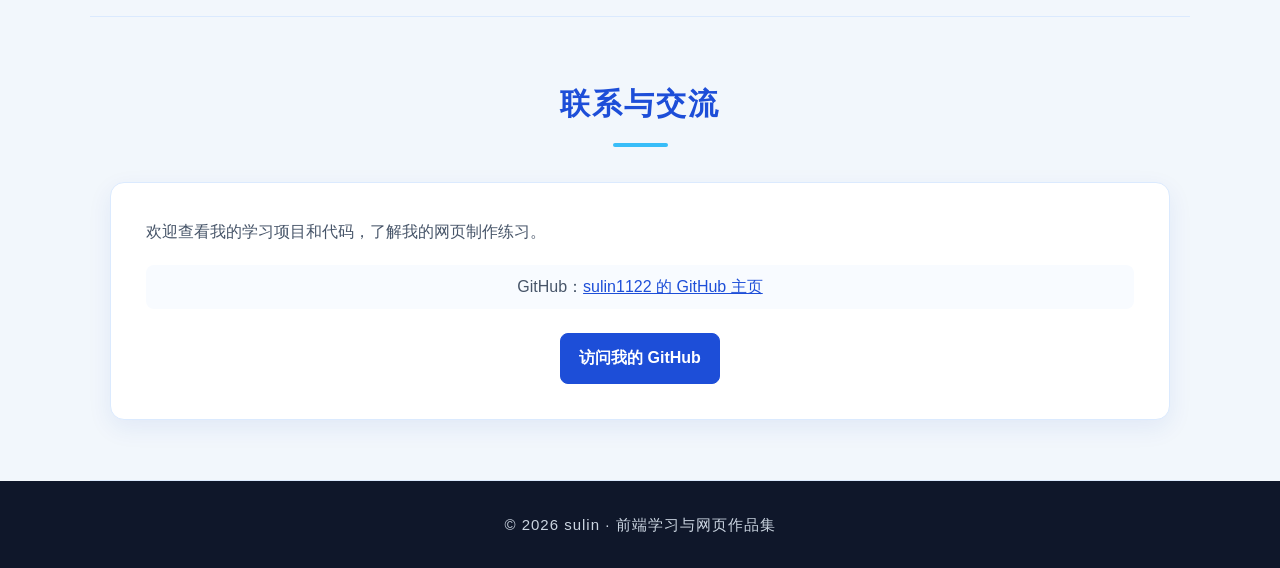
==== commit 032f975e: "Improve sulin portfolio content and on-page SEO" ====
--- a/index.html
+++ b/index.html
@@ -2,668 +2,369 @@
 <html lang="zh-CN">
 
 <head>
-
-    <!-- 设置网页字符编码 -->
     <meta charset="UTF-8">
 
-    <!-- 设置手机、平板和电脑自适应 -->
     <meta name="viewport" content="width=device-width, initial-scale=1.0">
 
-    <!-- 引入外部CSS文件 -->
+    <meta
+        name="description"
+        content="sulin 的个人网站，记录 HTML、CSS 和 JavaScript 前端学习，展示个人主页与待办清单网页项目，并提供作品演示和 GitHub 主页入口。">
+
     <link rel="stylesheet" href="./style.css">
 
-    <!-- 浏览器标签页标题 -->
-    <title>我的个人网站</title>
-
-
-    <!-- =========================
-         暗黑模式和按钮样式
-         ========================= -->
+    <title>sulin 的个人网站｜前端学习与网页作品集</title>
+    <meta name="author" content="sulin">
+    <link rel="canonical" href="https://sulin1122.github.io/">
+    <meta property="og:type" content="website">
+    <meta property="og:locale" content="zh_CN">
+    <meta property="og:site_name" content="sulin 的个人网站">
+    <meta property="og:title" content="sulin 的个人网站｜前端学习与网页作品集">
+    <meta property="og:description" content="sulin 的个人网站，记录 HTML、CSS 和 JavaScript 前端学习，展示个人主页与待办清单网页项目，并提供作品演示和 GitHub 主页入口。">
+    <meta property="og:url" content="https://sulin1122.github.io/">
+    <meta property="og:image" content="https://sulin1122.github.io/images/social-preview.jpg">
+    <meta property="og:image:alt" content="sulin 个人网站首页预览">
+    <meta name="twitter:card" content="summary_large_image">
+    <meta name="twitter:title" content="sulin 的个人网站｜前端学习与网页作品集">
+    <meta name="twitter:description" content="sulin 的个人网站，记录 HTML、CSS 和 JavaScript 前端学习，展示个人主页与待办清单网页项目，并提供作品演示和 GitHub 主页入口。">
+    <meta name="twitter:image" content="https://sulin1122.github.io/images/social-preview.jpg">
+    <script type="application/ld+json">
+{
+    "@context": "https://schema.org",
+    "@type": "ProfilePage",
+    "url": "https://sulin1122.github.io/",
+    "name": "sulin 的个人网站｜前端学习与网页作品集",
+    "inLanguage": "zh-CN",
+    "mainEntity": {
+        "@type": "Person",
+        "name": "sulin",
+        "identifier": "sulin1122",
+        "url": "https://sulin1122.github.io/",
+        "sameAs": [
+            "https://github.com/sulin1122"
+        ]
+    }
+}
+    </script>
 
     <style>
-
-        /* 给网页颜色变化添加过渡动画 */
         body {
             transition: background-color 0.3s, color 0.3s;
         }
 
-
-        /* 两个按钮的外层容器 */
         .top-button-container {
-            display: flex;                 /* 开启Flex布局 */
-            justify-content: center;       /* 两个按钮水平居中 */
-            align-items: center;           /* 两个按钮垂直对齐 */
-            gap: 15px;                     /* 设置两个按钮之间的距离 */
-            margin: 20px 0;                /* 设置按钮区域上下外边距 */
-        }
-
-
-        /* 统一两个按钮的大小 */
+            display: flex;
+            justify-content: center;
+            align-items: center;
+            gap: 15px;
+            margin: 20px 0;
+        }
+
         .top-button-container button {
-            height: 46px;                  /* 设置两个按钮相同高度 */
-            padding: 0 22px;               /* 设置按钮左右内边距 */
-            margin: 0;                     /* 清除按钮原来的外边距 */
-            border: none;                  /* 删除按钮边框 */
-            border-radius: 8px;            /* 设置按钮圆角 */
-            color: white;                  /* 设置按钮文字颜色 */
-            font-size: 16px;               /* 设置按钮文字大小 */
-            font-weight: bold;             /* 设置按钮文字加粗 */
-            cursor: pointer;               /* 鼠标经过时显示小手 */
-            transition: 0.3s;              /* 设置按钮颜色变化动画 */
-        }
-
-
-        /* 点击这里按钮 */
+            height: 46px;
+            padding: 0 22px;
+            margin: 0;
+            border: none;
+            border-radius: 8px;
+            color: white;
+            font-size: 16px;
+            font-weight: bold;
+            cursor: pointer;
+            transition: 0.3s;
+        }
+
         .hello-btn {
-            background-color: #1455c7;     /* 设置蓝色背景 */
-        }
-
-
-        /* 鼠标经过点击这里按钮 */
+            background-color: #1455c7;
+        }
+
         .hello-btn:hover {
-            background-color: #0c3f9d;     /* 背景颜色变成深蓝色 */
-        }
-
-
-        /* 暗黑模式切换按钮 */
+            background-color: #0c3f9d;
+        }
+
         .dark-mode-btn {
-            background-color: #222222;     /* 设置深色背景 */
-        }
-
-
-        /* 鼠标经过暗黑模式按钮 */
+            background-color: #222222;
+        }
+
         .dark-mode-btn:hover {
-            background-color: #444444;     /* 背景颜色变成灰色 */
-        }
-
-
-        /* 暗黑模式下的整个网页 */
+            background-color: #444444;
+        }
+
         body.dark-mode {
-            background-color: #121212;    /* 设置网页深色背景 */
-            color: #f1f1f1;               /* 设置网页浅色文字 */
-        }
-
-
-        /* 暗黑模式下的整个顶部区域 */
+            background-color: #121212;
+            color: #f1f1f1;
+        }
+
         .dark-mode header {
-            background: #121212;           /* 将蓝色头部区域变成黑色 */
-            color: #ffffff;                /* 设置头部文字为白色 */
-        }
-
-
-        /* 暗黑模式下的网站主标题 */
-        .dark-mode #para1 {
-            color: #ffffff;                /* 设置主标题为白色 */
-        }
-
-
-        /* 暗黑模式下的欢迎语 */
+            background: #121212;
+            color: #ffffff;
+        }
+
+        .dark-mode #para1,
         .dark-mode #welcome {
-            color: #ffffff;                /* 设置欢迎语为白色 */
-        }
-
-
-        /* 普通模式下的导航栏 */
-        .navbar {
-            background-color: transparent; /* 删除导航栏整条背景 */
-        }
-
-
-        /* 暗黑模式下的导航栏 */
+            color: #ffffff;
+        }
+
+        .navbar,
         .dark-mode .navbar {
-            background-color: transparent; /* 导航栏保持透明 */
-        }
-
-
-        /* 暗黑模式下的内容区域 */
-        .dark-mode .content-box {
-            background-color: #242424;     /* 设置内容区域深灰色背景 */
-            color: #f1f1f1;                /* 设置内容文字颜色 */
-        }
-
-
-        /* 暗黑模式下的技能卡片 */
+            background-color: transparent;
+        }
+
+        .dark-mode .content-box,
         .dark-mode .skill-card {
-            background-color: #242424;     /* 设置技能卡片深灰色背景 */
-            color: #f1f1f1;                /* 设置技能卡片文字颜色 */
-        }
-
-
-        /* 暗黑模式下的区域标题 */
+            background-color: #242424;
+            color: #f1f1f1;
+        }
+
         .dark-mode .section-title {
-            color: #80bfff;                /* 设置标题为浅蓝色 */
-        }
-
-
-        /* 暗黑模式下的三级标题 */
+            color: #80bfff;
+        }
+
         .dark-mode h3 {
-            color: #f1f1f1;                /* 设置三级标题为浅色 */
-        }
-
-
-        /* 暗黑模式下的分隔线 */
+            color: #f1f1f1;
+        }
+
         .dark-mode hr {
-            background-color: #777777;     /* 设置分隔线颜色 */
-        }
-
-
-        /* 暗黑模式下的输入框和留言框 */
+            background-color: #777777;
+        }
+
         .dark-mode input,
         .dark-mode textarea {
-            background-color: #333333;     /* 设置输入区域深色背景 */
-            color: #ffffff;                /* 设置输入文字为白色 */
-            border: 1px solid #777777;     /* 设置灰色边框 */
-        }
-
-
-        /* 暗黑模式下的提示文字 */
+            background-color: #333333;
+            color: #ffffff;
+            border: 1px solid #777777;
+        }
+
         .dark-mode input::placeholder,
         .dark-mode textarea::placeholder {
-            color: #bbbbbb;                /* 设置提示文字为浅灰色 */
-        }
-
-
-        /* 手机屏幕样式 */
+            color: #bbbbbb;
+        }
+
         @media screen and (max-width: 480px) {
-
-            /* 手机端按钮容器 */
             .top-button-container {
-                gap: 10px;                 /* 缩小两个按钮之间的距离 */
-                padding: 0 10px;            /* 设置左右内边距 */
+                gap: 10px;
+                padding: 0 10px;
             }
 
-
-            /* 手机端按钮样式 */
             .top-button-container button {
-                padding: 0 15px;            /* 缩小按钮左右内边距 */
-                font-size: 14px;             /* 缩小按钮文字 */
+                padding: 0 15px;
+                font-size: 14px;
             }
-
-        }
-
+        }
     </style>
-
 </head>
 
-
 <body>
-
-
-<!-- =========================
-     网站头部
-     ========================= -->
-
-<header>
-
-
-    <!-- 网站标题 -->
-    <h1 id="para1">
-        我的个人网站
-    </h1>
-
-
-    <!-- 网站欢迎语 -->
-    <!-- 添加id，方便JavaScript修改文字 -->
-    <p class="center" id="welcome">
-        你好，欢迎来到我的个人主页！
-    </p>
-
-
-    <!-- 两个按钮的外层容器 -->
-    <div class="top-button-container">
-
-
-       
-
-
-        <!-- 暗黑模式切换按钮 -->
-        <!-- 点击后执行changeDarkMode函数 -->
-        <button
-            class="dark-mode-btn"
-            id="darkModeBtn"
-            type="button"
-            onclick="changeDarkMode()">
-
-            🌙 切换暗黑模式
-
-        </button>
-
-
-    </div>
-
-
-    <!-- 导航栏 -->
-    <nav class="navbar">
-
-
-        <!-- 跳转到关于我区域 -->
-        <a href="#about">
-            关于我
-        </a>
-
-
-        <!-- 跳转到技能区域 -->
-        <a href="#skills">
-            技能
-        </a>
-
-
-        <!-- 跳转到作品区域 -->
-        <a href="#works">
-            作品
-        </a>
-
-
-        <!-- 跳转到联系方式区域 -->
-        <a href="#contact">
-            联系方式
-        </a>
-
-
-    </nav>
-
-
-</header>
-
-
-<hr>
-
-
-<!-- =========================
-     关于我
-     ========================= -->
-
-<section id="about">
-
-
-    <!-- 关于我标题 -->
-    <h2 class="section-title">
-        关于我
-    </h2>
-
-
-    <!-- 关于我内容 -->
-    <div class="content-box">
-
-
-        <p>
-            你好，我是一名正在学习网页制作的学生。
-            我对HTML、CSS和网页设计很感兴趣，
-            希望通过不断练习，
-            做出属于自己的个人网站和作品展示页面。
+    <header>
+        <h1 id="para1">
+            sulin 的个人网站
+        </h1>
+
+        <p class="center" id="welcome">
+            前端学习 · 网页制作 · 作品展示
         </p>
 
-
-        <p>
-            这个网站主要用来介绍我自己，
-            展示我学习过的技能，
-            以及整理我完成过的一些网页作品。
+        <div class="top-button-container">
+            <button
+                class="dark-mode-btn"
+                id="darkModeBtn"
+                type="button"
+                onclick="changeDarkMode()"
+                aria-pressed="false">
+                🌙 切换暗黑模式
+            </button>
+        </div>
+
+        <nav
+            class="navbar"
+            aria-label="页面主要导航">
+
+            <a href="#about">关于我</a>
+            <a href="#skills">技能</a>
+            <a href="#works">作品</a>
+            <a href="#contact">联系方式</a>
+        </nav>
+    </header>
+
+    <hr>
+
+    <main>
+        <section id="about">
+            <h2 class="section-title">
+                关于我
+            </h2>
+
+            <div class="content-box">
+                <p>
+                    你好，我是 sulin，一名正在学习网页制作的学生。
+                    我对HTML、CSS和网页设计很感兴趣，
+                    希望通过不断练习，
+                    做出属于自己的个人网站和作品展示页面。
+                </p>
+
+                <p>
+                    这个网站主要用来介绍我自己，
+                    展示我学习过的技能，
+                    以及整理个人主页、待办清单等可以实际体验的网页练习。
+                </p>
+            </div>
+        </section>
+
+        <hr>
+
+        <section id="skills">
+            <h2 class="section-title">
+                我的技能
+            </h2>
+
+            <div class="skills-container">
+                <div class="skill-card">
+                    <h3>HTML</h3>
+
+                    <p>
+                        能够使用HTML搭建网页基本结构。
+                    </p>
+                </div>
+
+                <div class="skill-card">
+                    <h3>CSS</h3>
+
+                    <p>
+                        正在学习使用CSS设置颜色、字体、
+                        间距和页面布局。
+                    </p>
+                </div>
+
+                <div class="skill-card">
+                    <h3>JavaScript</h3>
+
+                    <p>
+                        正在学习制作网页交互效果。
+                    </p>
+                </div>
+
+                <div class="skill-card">
+                    <h3>网页布局</h3>
+
+                    <p>
+                        了解导航栏、内容区、
+                        作品区和页脚结构。
+                    </p>
+                </div>
+            </div>
+        </section>
+
+        <hr>
+
+        <section id="works">
+            <h2 class="section-title">我的网页作品</h2>
+            <div class="content-box">
+                <article id="personal-site">
+                    <h3>作品一：个人主页</h3>
+                    <figure class="project-figure">
+                        <img src="./images/home-preview.webp" class="work-image project-preview"
+                             alt="sulin 个人主页截图，展示分区导航与个人介绍"
+                             width="1139" height="712" loading="lazy" decoding="async">
+                        <figcaption>当前网站的实际页面预览</figcaption>
+                    </figure>
+                    <p>通过个人介绍、技能卡片、作品展示和联系入口，练习完整网页的结构与布局。</p>
+                    <p><strong>使用技术：</strong>HTML、CSS、JavaScript。</p>
+                    <p><strong>练习内容：</strong>语义化页面结构、手机适配、分区导航与暗黑模式切换。</p>
+                    <div class="project-links">
+                        <a class="project-link" href="#about">浏览个人主页</a>
+                        <a class="project-link secondary-link" href="https://github.com/sulin1122/sulin1122.github.io"
+                           target="_blank" rel="noopener noreferrer">查看网站仓库</a>
+                    </div>
+                </article>
+                <article id="todo-project">
+                    <h3>作品二：我的待办清单</h3>
+                    <figure class="project-figure">
+                        <img src="./images/todo-preview.webp" class="work-image project-preview"
+                             alt="我的待办清单网页截图，展示任务输入框、任务列表与操作按钮"
+                             width="1280" height="800" loading="lazy" decoding="async">
+                        <figcaption>待办清单的实际页面预览</figcaption>
+                    </figure>
+                    <p>用 JavaScript 制作可交互的任务清单，支持添加任务、标记完成、删除单项和清空清单。</p>
+                    <p><strong>使用技术：</strong>HTML、CSS、JavaScript。</p>
+                    <p><strong>练习内容：</strong>事件监听、动态创建列表和更新剩余任务数量。任务在刷新页面后清空。</p>
+                    <div class="project-links">
+                        <a class="project-link" href="./1.html">体验待办清单</a>
+                        <a class="project-link secondary-link" href="./1.html" download="sulin-todo.html">下载页面源码</a>
+                    </div>
+                </article>
+                <details class="reference-gallery">
+                    <summary>查看排版练习参考素材</summary>
+                    <p>以下图片用于图片展示和排版练习，网页项目的实际预览见上方。</p>
+                    <div class="reference-grid">
+                        <figure>
+                            <img src="./images/brochure-reference.webp" alt="深绿色宣传册的封面与展开效果参考图"
+                                 width="640" height="714" loading="lazy" decoding="async">
+                            <figcaption>宣传册排版参考</figcaption>
+                        </figure>
+                        <figure>
+                            <img src="./images/portfolio-reference.webp" alt="米白色作品集封面参考图，中央为作品集字样"
+                                 width="640" height="427" loading="lazy" decoding="async">
+                            <figcaption>作品集封面参考</figcaption>
+                        </figure>
+                        <figure>
+                            <img src="./images/movie-reference.webp" alt="电影场景参考图，多名穿西装的人物站在室内"
+                                 width="640" height="424" loading="lazy" decoding="async">
+                            <figcaption>电影图片展示练习</figcaption>
+                        </figure>
+                    </div>
+                </details>
+            </div>
+        </section>
+
+        <hr>
+
+        <section id="contact">
+            <h2 class="section-title">联系与交流</h2>
+            <div class="content-box contact-card">
+                <p>欢迎查看我的学习项目和代码，了解我的网页制作练习。</p>
+                <p class="padding">GitHub：<a href="https://github.com/sulin1122"
+                    target="_blank" rel="noopener noreferrer">sulin1122 的 GitHub 主页</a></p>
+                <div class="project-links">
+                    <a class="project-link" href="https://github.com/sulin1122"
+                       target="_blank" rel="noopener noreferrer">访问我的 GitHub</a>
+                </div>
+            </div>
+        </section>
+    </main>
+
+    <hr>
+
+    <footer>
+        <p class="section-title">
+            © 2026 sulin · 前端学习与网页作品集
         </p>
-
-
-    </div>
-
-
-</section>
-
-
-<hr>
-
-
-<!-- =========================
-     技能区域
-     ========================= -->
-
-<section id="skills">
-
-
-    <!-- 技能区域标题 -->
-    <h2 class="section-title">
-        我的技能
-    </h2>
-
-
-    <!-- 技能卡片外层容器 -->
-    <div class="skills-container">
-
-
-        <!-- HTML技能卡片 -->
-        <div class="skill-card">
-
-            <h3>
-                HTML
-            </h3>
-
-            <p>
-                能够使用HTML搭建网页基本结构。
-            </p>
-
-        </div>
-
-
-        <!-- CSS技能卡片 -->
-        <div class="skill-card">
-
-            <h3>
-                CSS
-            </h3>
-
-            <p>
-                正在学习使用CSS设置颜色、
-                字体、间距和页面布局。
-            </p>
-
-        </div>
-
-
-        <!-- JavaScript技能卡片 -->
-        <div class="skill-card">
-
-            <h3>
-                JavaScript
-            </h3>
-
-            <p>
-                正在学习制作网页交互效果。
-            </p>
-
-        </div>
-
-
-        <!-- 网页布局技能卡片 -->
-        <div class="skill-card">
-
-            <h3>
-                网页布局
-            </h3>
-
-            <p>
-                了解导航栏、内容区、
-                作品区和页脚结构。
-            </p>
-
-        </div>
-
-
-    </div>
-
-
-</section>
-
-
-<hr>
-
-
-<!-- =========================
-     作品区域
-     ========================= -->
-
-<section id="works">
-
-
-    <!-- 作品区域标题 -->
-    <h2 class="section-title">
-        我的作品
-    </h2>
-
-
-    <!-- 作品内容区域 -->
-    <div class="content-box">
-
-
-        <!-- 第一个作品 -->
-        <article>
-
-            <h3>
-                作品一：个人介绍页面
-            </h3>
-
-            <img 
-    src="./images/ppe.jpg"
-    class="work-image"
-    alt="个人介绍页面作品图片">
-
-        </article>
-
-
-        <!-- 第二个作品 -->
-        <article>
-
-            <h3>
-                作品二：电影推荐页面
-            </h3>
-
-            <img 
-    src="./images/wwe.jpg"
-    class="work-image"
-    alt="电影推荐页面作品图片">
-
-        </article>
-
-
-        <!-- 第三个作品 -->
-        <article>
-
-            <h3>
-                作品三：电影作品展示
-            </h3>
-
-            <img 
-    src="./images/op.jpg"
-    class="work-image"
-    alt="电影作品展示图片">
-
-        </article>
-
-
-    </div>
-
-
-</section>
-
-
-<hr>
-
-
-<!-- =========================
-     联系方式
-     ========================= -->
-
-<section id="contact">
-
-
-    <!-- 联系方式标题 -->
-    <h2 class="section-title">
-        联系方式
-    </h2>
-
-
-    <!-- 联系方式内容区域 -->
-    <div class="content-box">
-
-
-        <p class="padding">
-            邮箱：example@email.com
-        </p>
-
-
-        <p class="padding">
-            电话：123-4567-8900
-        </p>
-
-
-        <p class="padding">
-            地址：中国
-        </p>
-
-
-        <!-- 留言区域标题 -->
-        <h3>
-            给我留言
-        </h3>
-
-
-        <!-- 留言表单 -->
-        <form action="#" method="post">
-
-
-            <!-- 姓名输入区域 -->
-            <p class="padding">
-
-                <label for="name">
-                    姓名：
-                </label>
-
-                <input
-                    type="text"
-                    id="name"
-                    name="name"
-                    placeholder="请输入你的姓名">
-
-            </p>
-
-
-            <!-- 邮箱输入区域 -->
-            <p class="padding">
-
-                <label for="email">
-                    邮箱：
-                </label>
-
-                <input
-                    type="email"
-                    id="email"
-                    name="email"
-                    placeholder="请输入你的邮箱">
-
-            </p>
-
-
-            <!-- 留言内容输入区域 -->
-            <p class="padding">
-
-                <label for="message">
-                    留言内容：
-                </label>
-
-                <br>
-
-                <textarea
-                    id="message"
-                    name="message"
-                    rows="5"
-                    cols="30"
-                    placeholder="请输入留言内容"></textarea>
-
-            </p>
-
-
-            <!-- 提交留言按钮 -->
-            <p>
-
-                <button type="submit">
-                    提交留言
-                </button>
-
-            </p>
-
-
-        </form>
-
-
-    </div>
-
-
-</section>
-
-
-<hr>
-
-
-<!-- =========================
-     页脚
-     ========================= -->
-
-<footer>
-
-
-    <!-- 网站版权信息 -->
-    <p class="section-title">
-        © 2026 我的个人网站
-    </p>
-
-
-</footer>
-
-
-<!-- =========================
-     JavaScript代码
-     ========================= -->
-
-<script>
-
-
-    // 创建点击问候函数
-    function sayHello() {
-
-
-        // 获取欢迎语所在的位置
-        let welcomeText =
-            document.getElementById("welcome");
-
-
-        // 修改网页上的欢迎文字
-        welcomeText.innerHTML =
-            "你好！感谢访问我的个人网站，希望你喜欢我的作品！";
-
-
-        // 弹出欢迎提示窗口
-        alert("欢迎来到我的个人主页！");
-
-
-    }
-
-
-    // 创建暗黑模式切换函数
-    function changeDarkMode() {
-
-
-        // 给body添加或者删除dark-mode类
-        document.body.classList.toggle("dark-mode");
-
-
-        // 获取暗黑模式切换按钮
-        let darkModeButton =
-            document.getElementById("darkModeBtn");
-
-
-        // 判断网页是否已经进入暗黑模式
-        if (document.body.classList.contains("dark-mode")) {
-
-
-            // 暗黑模式开启后修改按钮文字
-            darkModeButton.innerHTML =
-                "☀️ 切换亮色模式";
-
-
-        } else {
-
-
-            // 亮色模式开启后恢复按钮文字
-            darkModeButton.innerHTML =
-                "🌙 切换暗黑模式";
-
-
-        }
-
-
-    }
-
-
-</script>
-
-
-
+    </footer>
+
+    <script>
+        function sayHello() {
+            const welcomeText =
+                document.getElementById("welcome");
+
+            welcomeText.textContent =
+                "你好！感谢访问我的个人网站，希望你喜欢我的作品！";
+
+            alert("欢迎来到我的个人主页！");
+        }
+
+        function changeDarkMode() {
+            document.body.classList.toggle("dark-mode");
+
+            const darkModeButton =
+                document.getElementById("darkModeBtn");
+            darkModeButton.setAttribute("aria-pressed", String(document.body.classList.contains("dark-mode")));
+
+            if (document.body.classList.contains("dark-mode")) {
+                darkModeButton.textContent =
+                    "☀️ 切换亮色模式";
+            } else {
+                darkModeButton.textContent =
+                    "🌙 切换暗黑模式";
+            }
+        }
+    </script>
 </body>
 
 </html>
--- a/style.css
+++ b/style.css
@@ -666,4 +666,34 @@
     #works article {
         padding: 18px; /* 减少作品卡片内边距 */
     }
-}+}
+/* 作品说明、真实预览与联系入口 */
+#para1 { overflow-wrap: anywhere; }
+.project-figure { margin: 0 0 22px; }
+.project-preview { max-width: 720px; }
+figcaption { color: #64748b; font-size: 14px; text-align: center; margin-top: 10px; }
+.project-links { display: flex; flex-wrap: wrap; justify-content: center; gap: 12px; margin-top: 24px; }
+.project-link { display: inline-block; padding: 10px 18px; color: white; background: #1d4ed8; border: 1px solid #1d4ed8; border-radius: 8px; text-decoration: none; font-weight: bold; }
+.project-link:hover { background: #1e40af; color: white; }
+.secondary-link { background: white; color: #1d4ed8; }
+.contact-card a:not(.project-link) { color: #1d4ed8; overflow-wrap: anywhere; }
+.reference-gallery { margin-top: 28px; }
+.reference-gallery summary { cursor: pointer; color: #1d4ed8; font-weight: bold; padding: 12px 0; }
+.reference-grid { display: grid; grid-template-columns: repeat(3, minmax(0, 1fr)); gap: 18px; }
+.reference-grid figure { margin: 0; }
+.reference-grid img { width: 100%; height: auto; border-radius: 8px; }
+a:focus-visible, button:focus-visible, summary:focus-visible { outline: 3px solid #f59e0b; outline-offset: 4px; }
+.dark-mode .content-box p, .dark-mode .skill-card p, .dark-mode figcaption { color: #d5dfed; }
+.dark-mode #works article, .dark-mode p.padding { background-color: #182332; }
+.dark-mode #works article h3, .dark-mode .skill-card h3, .dark-mode .reference-gallery summary, .dark-mode .contact-card a:not(.project-link) { color: #b5d8ff; }
+.dark-mode .secondary-link { background: #182332; color: #b5d8ff; border-color: #80bfff; }
+@media screen and (max-width: 480px) {
+    .reference-grid { grid-template-columns: 1fr; }
+    .project-links { flex-direction: column; }
+    .project-link { text-align: center; }
+}
+@media (prefers-reduced-motion: reduce) {
+    html { scroll-behavior: auto; }
+    *, *::before, *::after { transition: none !important; }
+    .navbar a:hover, .skill-card:hover, button:hover { transform: none; }
+}
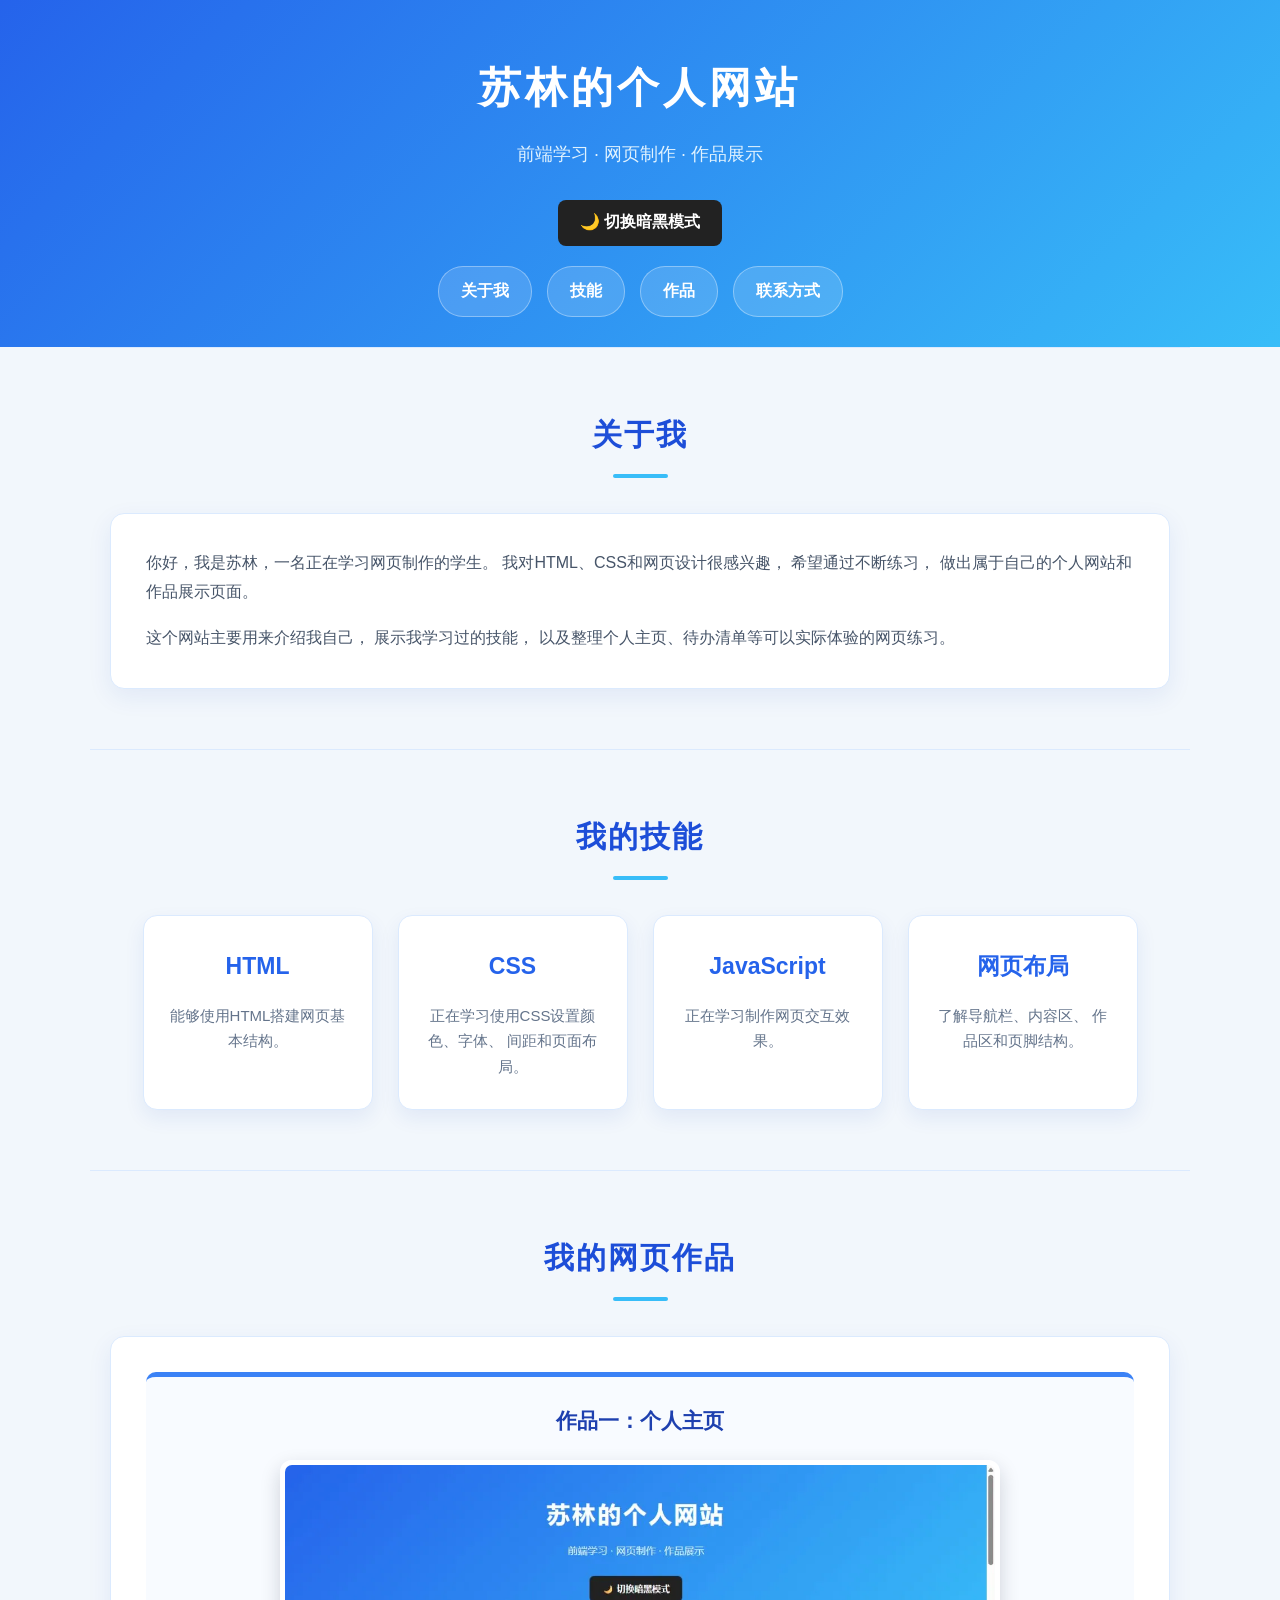
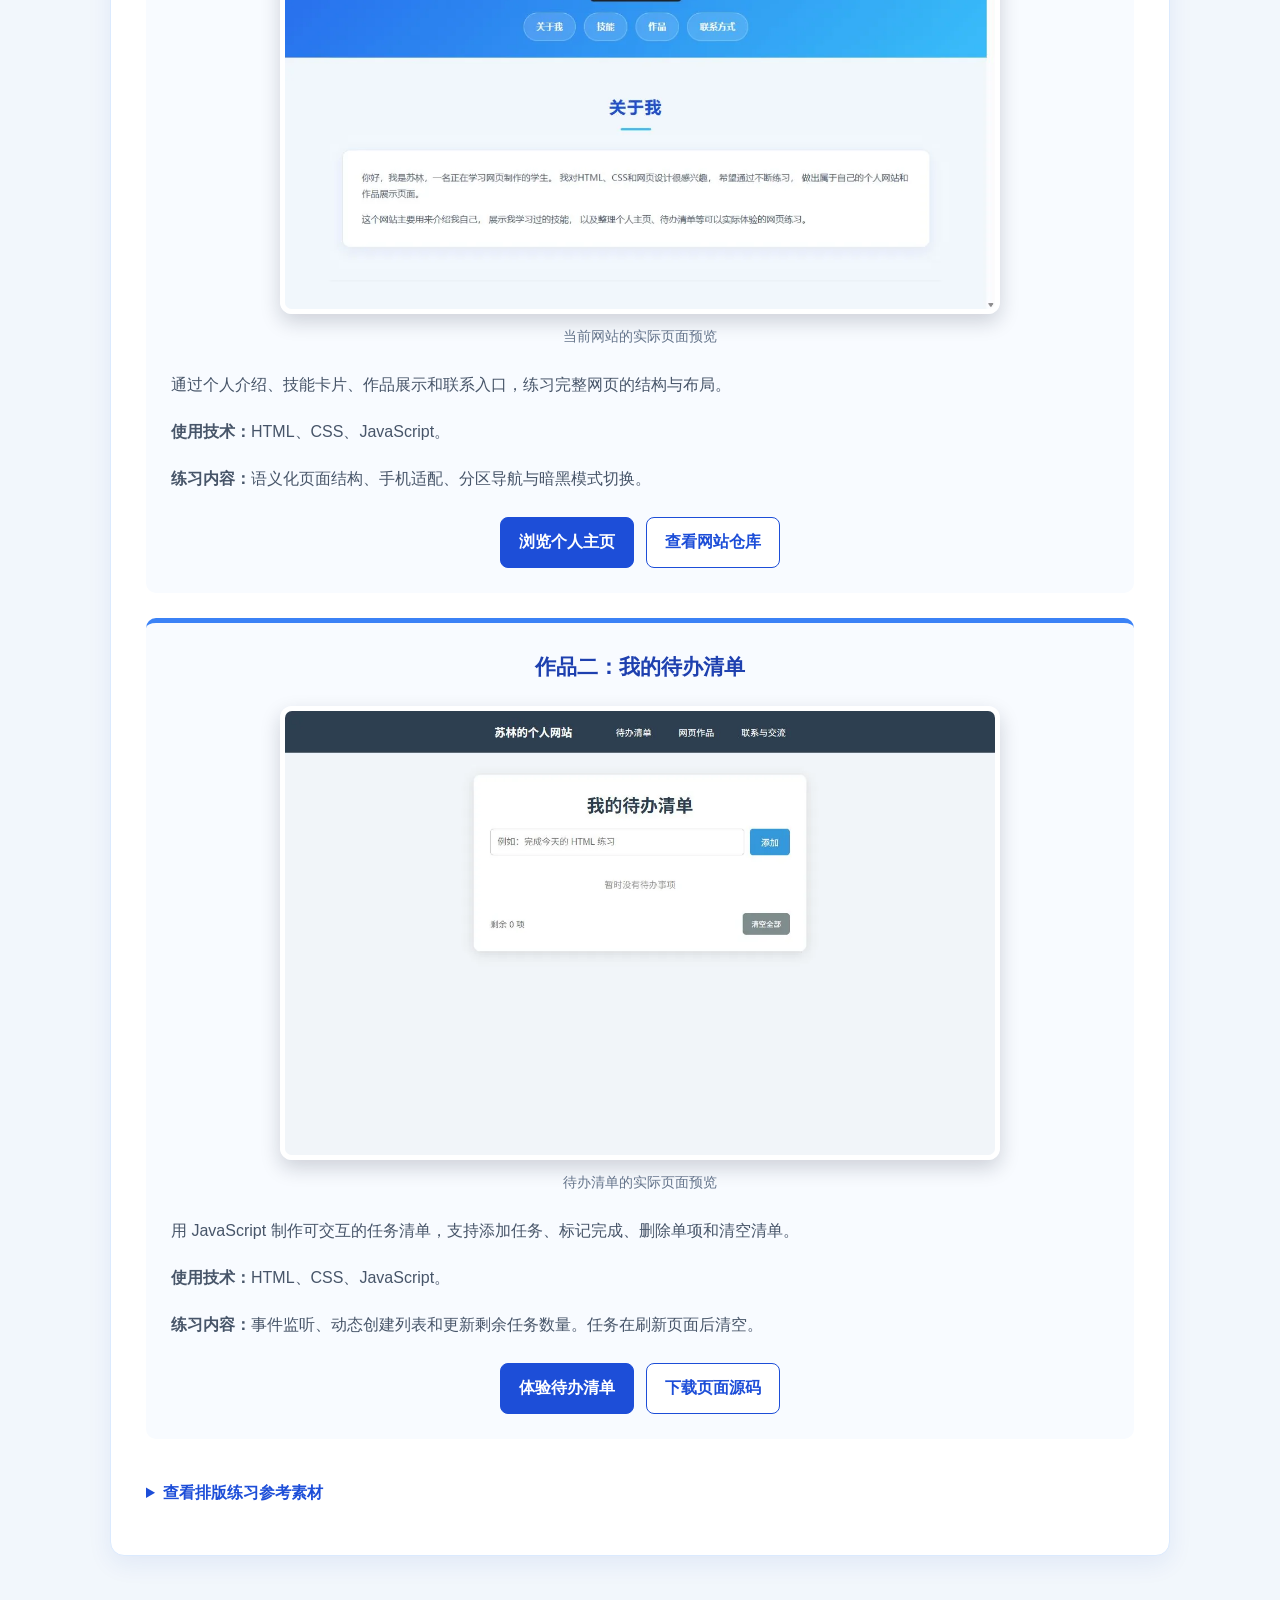
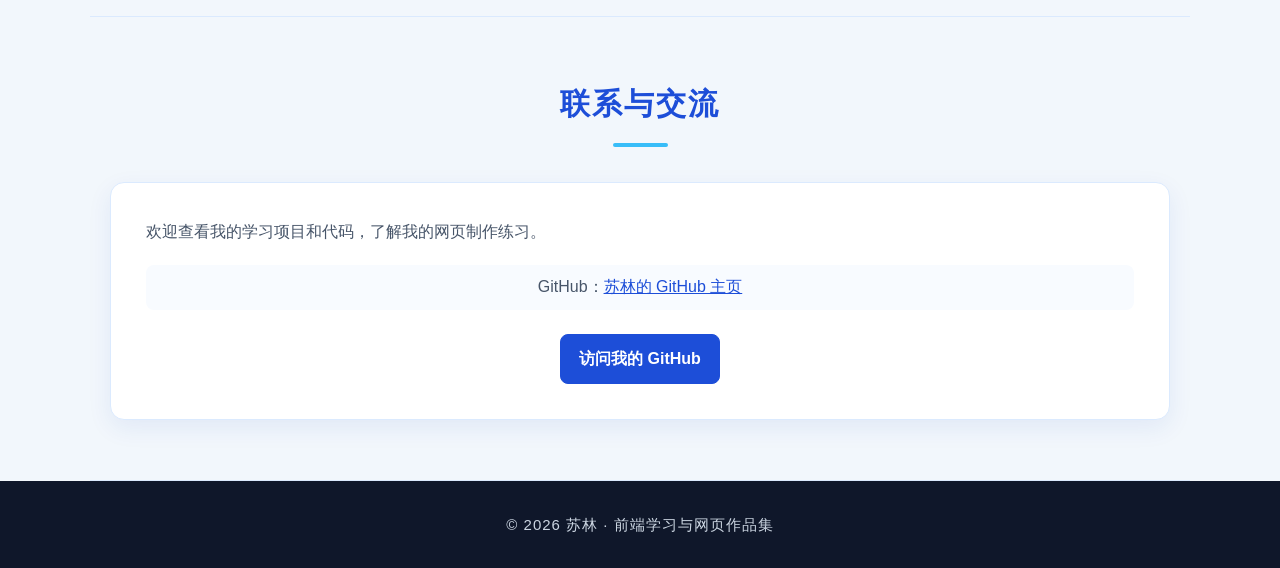
==== commit 7ddf5209: "Use 苏林 as the portfolio display name" ====
--- a/index.html
+++ b/index.html
@@ -8,35 +8,35 @@
 
     <meta
         name="description"
-        content="sulin 的个人网站，记录 HTML、CSS 和 JavaScript 前端学习，展示个人主页与待办清单网页项目，并提供作品演示和 GitHub 主页入口。">
+        content="苏林的个人网站，记录 HTML、CSS 和 JavaScript 前端学习，展示个人主页与待办清单网页项目，并提供作品演示和 GitHub 主页入口。">
 
     <link rel="stylesheet" href="./style.css">
 
-    <title>sulin 的个人网站｜前端学习与网页作品集</title>
-    <meta name="author" content="sulin">
+    <title>苏林的个人网站｜前端学习与网页作品集</title>
+    <meta name="author" content="苏林">
     <link rel="canonical" href="https://sulin1122.github.io/">
     <meta property="og:type" content="website">
     <meta property="og:locale" content="zh_CN">
-    <meta property="og:site_name" content="sulin 的个人网站">
-    <meta property="og:title" content="sulin 的个人网站｜前端学习与网页作品集">
-    <meta property="og:description" content="sulin 的个人网站，记录 HTML、CSS 和 JavaScript 前端学习，展示个人主页与待办清单网页项目，并提供作品演示和 GitHub 主页入口。">
+    <meta property="og:site_name" content="苏林的个人网站">
+    <meta property="og:title" content="苏林的个人网站｜前端学习与网页作品集">
+    <meta property="og:description" content="苏林的个人网站，记录 HTML、CSS 和 JavaScript 前端学习，展示个人主页与待办清单网页项目，并提供作品演示和 GitHub 主页入口。">
     <meta property="og:url" content="https://sulin1122.github.io/">
     <meta property="og:image" content="https://sulin1122.github.io/images/social-preview.jpg">
-    <meta property="og:image:alt" content="sulin 个人网站首页预览">
+    <meta property="og:image:alt" content="苏林个人网站首页预览">
     <meta name="twitter:card" content="summary_large_image">
-    <meta name="twitter:title" content="sulin 的个人网站｜前端学习与网页作品集">
-    <meta name="twitter:description" content="sulin 的个人网站，记录 HTML、CSS 和 JavaScript 前端学习，展示个人主页与待办清单网页项目，并提供作品演示和 GitHub 主页入口。">
+    <meta name="twitter:title" content="苏林的个人网站｜前端学习与网页作品集">
+    <meta name="twitter:description" content="苏林的个人网站，记录 HTML、CSS 和 JavaScript 前端学习，展示个人主页与待办清单网页项目，并提供作品演示和 GitHub 主页入口。">
     <meta name="twitter:image" content="https://sulin1122.github.io/images/social-preview.jpg">
     <script type="application/ld+json">
 {
     "@context": "https://schema.org",
     "@type": "ProfilePage",
     "url": "https://sulin1122.github.io/",
-    "name": "sulin 的个人网站｜前端学习与网页作品集",
+    "name": "苏林的个人网站｜前端学习与网页作品集",
     "inLanguage": "zh-CN",
     "mainEntity": {
         "@type": "Person",
-        "name": "sulin",
+        "name": "苏林",
         "identifier": "sulin1122",
         "url": "https://sulin1122.github.io/",
         "sameAs": [
@@ -155,7 +155,7 @@
 <body>
     <header>
         <h1 id="para1">
-            sulin 的个人网站
+            苏林的个人网站
         </h1>
 
         <p class="center" id="welcome">
@@ -194,7 +194,7 @@
 
             <div class="content-box">
                 <p>
-                    你好，我是 sulin，一名正在学习网页制作的学生。
+                    你好，我是苏林，一名正在学习网页制作的学生。
                     我对HTML、CSS和网页设计很感兴趣，
                     希望通过不断练习，
                     做出属于自己的个人网站和作品展示页面。
@@ -261,8 +261,8 @@
                     <h3>作品一：个人主页</h3>
                     <figure class="project-figure">
                         <img src="./images/home-preview.webp" class="work-image project-preview"
-                             alt="sulin 个人主页截图，展示分区导航与个人介绍"
-                             width="1139" height="712" loading="lazy" decoding="async">
+                             alt="苏林个人主页截图，展示分区导航与个人介绍"
+                             width="1265" height="791" loading="lazy" decoding="async">
                         <figcaption>当前网站的实际页面预览</figcaption>
                     </figure>
                     <p>通过个人介绍、技能卡片、作品展示和联系入口，练习完整网页的结构与布局。</p>
@@ -321,7 +321,7 @@
             <div class="content-box contact-card">
                 <p>欢迎查看我的学习项目和代码，了解我的网页制作练习。</p>
                 <p class="padding">GitHub：<a href="https://github.com/sulin1122"
-                    target="_blank" rel="noopener noreferrer">sulin1122 的 GitHub 主页</a></p>
+                    target="_blank" rel="noopener noreferrer">苏林的 GitHub 主页</a></p>
                 <div class="project-links">
                     <a class="project-link" href="https://github.com/sulin1122"
                        target="_blank" rel="noopener noreferrer">访问我的 GitHub</a>
@@ -334,7 +334,7 @@
 
     <footer>
         <p class="section-title">
-            © 2026 sulin · 前端学习与网页作品集
+            © 2026 苏林 · 前端学习与网页作品集
         </p>
     </footer>
 
